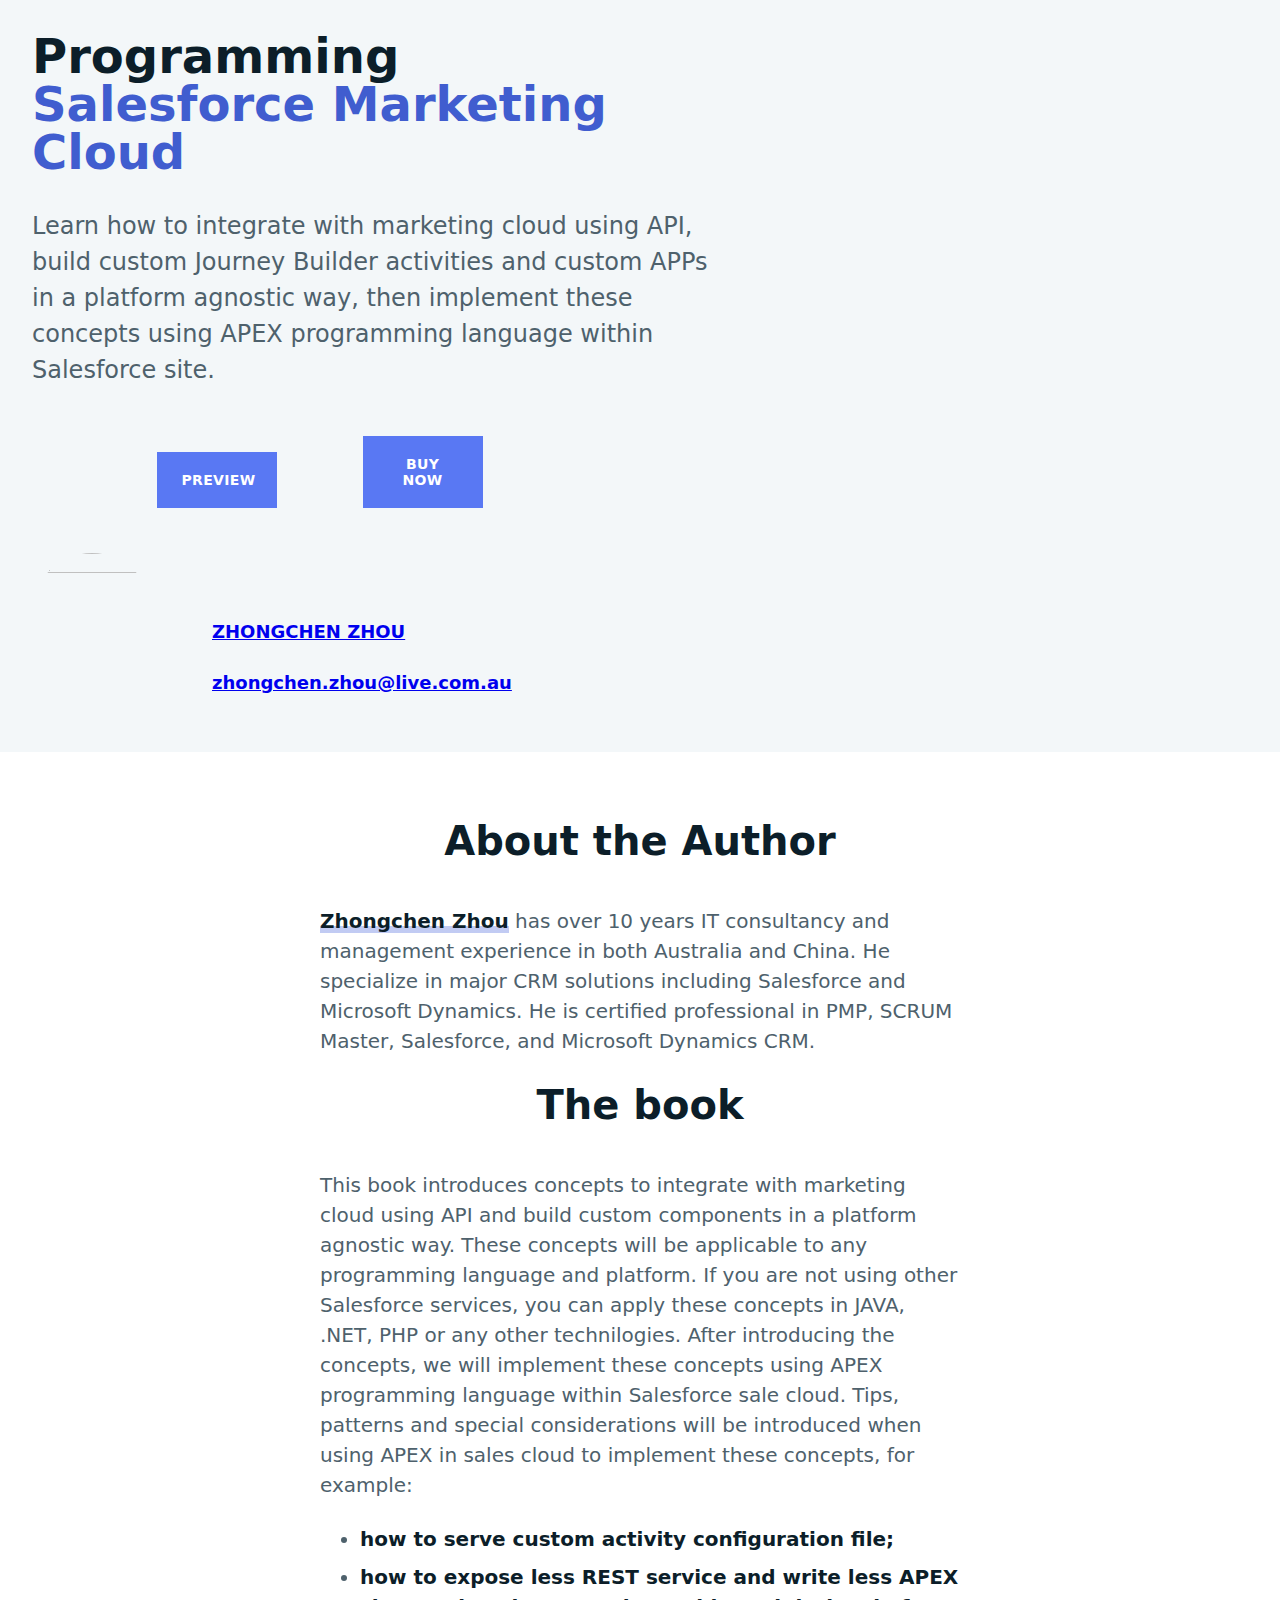
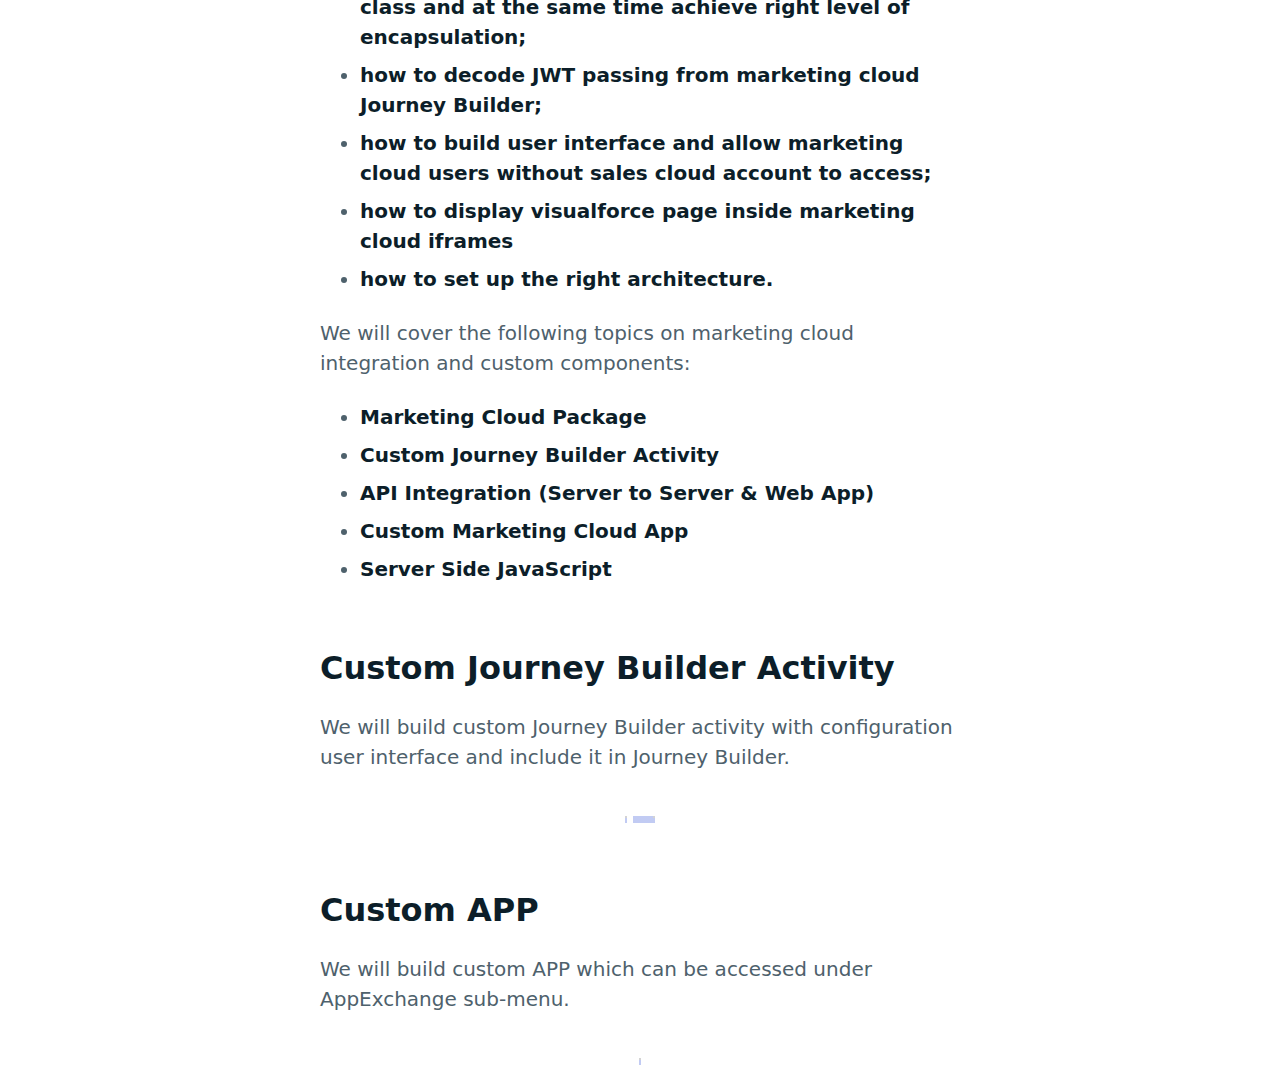
==== docs/index.html @ a99040be "Update index.html" ====
<!DOCTYPE html>
<html class="text-sm sm:text-base" lang="en"><head><meta http-equiv="Content-Type" content="text/html; charset=UTF-8">
  
  
  <meta name="viewport" content="width=device-width, initial-scale=1, shrink-to-fit=no">
  <meta http-equiv="x-ua-compatible" content="ie=edge">
  <meta name="description" content="Learn how to integrate with marketing cloud using API, build custom Journey Builder activities and
  custom APPs.">

  <meta name="twitter:card" content="summary_large_image">
  <meta name="twitter:site" content="@marketingclouds.co">
  <meta name="twitter:title" content="Programming Salesforce Marketing Cloud">
  <meta name="twitter:description" content="Learn how to integrate with marketing cloud using API, build custom Journey Builder activities and custom APPs.">
  <meta name="twitter:image" content="https://images-na.ssl-images-amazon.com/images/I/41UOxUNPTOL.jpg">
  <meta name="twitter:creator" content="@zhongchenzhou">

  <meta name="msapplication-TileColor" content="#ff0000">
  <meta name="theme-color" content="#ffffff">

  <title>Programming Salesforce Marketing Cloud</title>

  <link rel="stylesheet" href="./main.css">
</head>

<body class="font-sans text-black antialiased leading-tight bg-grey-lighter">
  <div>
    <div class="py-8 bg-grey-lighter overflow-x-hidden">
      <div class="relative container mx-auto px-8">
        <h1 class="relative lg:hidden font-semibold text-center md:text-left text-3xl md:text-4xl font-display leading-none mb-8">
          <span class="md:block">Programming</span>
          <span class="md:block text-indigo-dark">Salesforce Marketing Cloud</span>
        </h1>
        <div class="relative flex flex-wrap flex-col md:flex-row lg:items-center -mx-8">
          <div class="md:w-3/5 px-8">
            <div class="mb-12">
              <h1 class="hidden lg:block font-semibold text-left md:text-left text-3xl md:text-2xl lg:text-3xl xl:text-5xl font-display leading-none mb-6 xl:mb-8">
                <span class="sm:block">Programming</span>
                <span class="sm:block text-indigo-dark">Salesforce Marketing Cloud</span>
              </h1>
              <p class="text-xl text-center md:text-left md:text-lg lg:text-xl xl:text-2xl text-grey-dark leading-normal">
                Learn how to integrate with marketing cloud using API, build custom Journey Builder activities and
                custom APPs in a platform agnostic way, then implement these concepts using APEX programming language
                within
                Salesforce site.</p>
            </div>
            <div class="md:hidden px-8 pt-2 pb-4">
              <a href="https://www.amazon.com/dp/B07QHF4117/" target="_blank"><img src="/images/book-cover-sm.png" alt=""></a>
            </div>
            <div class="relative max-w-sm" style="text-align: center;">
              <a href="https://read.amazon.com/kp/embed?asin=B07QHF4117&amp;preview=newtab&amp;linkCode=kpe&amp;ref_=cm_sw_r_kb_dp_G8XRCbQ0F1PMN" target="_blank">
                <button id="ck_subscribe_button" class="text-sm shadow sm:shadow-none rounded-lg sm:rounded-none focus:outline-none bg-indigo hover:bg-indigo-dark focus:bg-indigo-dark text-white text-shadow uppercase tracking-wide font-semibold px-6 py-4 lg:py-5" style="width:120px;">
                  Preview</button></a>
              <a href="https://www.amazon.com/dp/B07QHF4117/" target="_blank">
                <button id="ck_subscribe_button" class="text-sm shadow sm:shadow-none rounded-lg sm:rounded-none focus:outline-none bg-indigo hover:bg-indigo-dark focus:bg-indigo-dark text-white text-shadow uppercase tracking-wide font-semibold px-6 py-4 lg:py-5" style="width:120px; margin-left: 80px;">
                  Buy Now</button></a>
            </div>
            <div class="relative max-w-sm" style="margin-top: 45px;">
              <a href="https://www.linkedin.com/in/zhongchenzhou/" target="_blank"><img src="/images/author.jpg" width="120" height="120" style="border-radius: 50%; float:left;"></a>
              <div>
                <div style="margin-left: 180px; padding-top:65px;">
                  <span class="block text-grey-dark leading-normal text-center md:text-left text-base xl:text-lg font-semibold mb-6">
                    <a href="https://www.linkedin.com/in/zhongchenzhou/" target="_blank">ZHONGCHEN ZHOU</a>
                  </span>
                </div>
                <div style="margin-left: 180px; margin-top:20px;">
                  <span class="block text-grey-dark leading-normal text-center md:text-left text-base xl:text-lg font-semibold mb-6">
                    <a href="mailto:zhongchen.zhou@live.com.au">zhongchen.zhou@live.com.au</a>
                  </span>
                </div>
              </div>
            </div>
            <div style="clear:both;"></div>
          </div>
          <div class="hidden md:block md:w-2/5 px-8 pt-2 lg:pt-16">
            <a href="https://www.amazon.com/dp/B07QHF4117/" target="_blank"><img src="/images/book-cover-sm.png" alt=""></a>
          </div>
        </div>
      </div>
    </div>
  </div>


  <div class="relative bg-white overflow-x-hidden">
    <div class="relative max-w-screen-md mx-auto px-8 pt-16 text-xl text-grey-dark leading-normal">

      <div class="relative">

        <h2 class="max-w-sm mx-auto text-center text-black text-4xl font-display font-semibold leading-tight mb-10">
          About the Author</h2>
        <div class="markdown max-w-screen-md mx-auto px-8 text-xl py-2">
          <p>
            <a class="text-black font-semibold underline-indigo" href="https://twitter.com/adamwathan">Zhongchen
              Zhou</a>
            has over 10 years IT consultancy
            and management experience in both Australia and
            China. He specialize in major CRM solutions
            including Salesforce and Microsoft Dynamics. He is
            certified professional in PMP, SCRUM Master,
            Salesforce, and Microsoft Dynamics CRM.
          </p>
        </div>

        <h2 class="max-w-sm mx-auto text-center text-black text-4xl font-display font-semibold leading-tight mb-10">
          The book</h2>

        <div class="markdown max-w-screen-md mx-auto px-8 text-xl py-2">
          <p>This book introduces concepts to integrate with marketing cloud using API and build custom components in a
            platform agnostic way. These concepts will be applicable to any programming language and platform. If you
            are not using other Salesforce services, you can apply these concepts in JAVA, .NET, PHP or any other
            technilogies. After introducing the concepts, we will implement these concepts using APEX programming
            language within Salesforce sale cloud. Tips, patterns and special considerations will be introduced when
            using APEX in sales cloud to implement these concepts, for example:</p>
          <p>
            </p><ul>
              <li><strong>how to serve custom activity configuration file;</strong></li>
              <li><strong>how to expose less REST service and write less APEX class and at the same time achieve right
                  level of encapsulation;</strong></li>
              <li><strong>how to decode JWT passing from marketing cloud Journey Builder;</strong></li>
              <li><strong>how to build user interface and allow marketing cloud users without sales cloud account to
                  access;</strong></li>
              <li><strong>how to display visualforce page inside marketing cloud iframes</strong></li>
              <li><strong>how to set up the right architecture.</strong></li>
            </ul>
          <p></p>

          <p> We will cover the following topics on marketing cloud integration and custom components:</p>
          <p>
            </p><ul>
              <li><strong>Marketing Cloud Package</strong></li>
              <li><strong>Custom Journey Builder Activity</strong></li>
              <li><strong>API Integration (Server to Server &amp; Web App)</strong></li>
              <li><strong>Custom Marketing Cloud App</strong></li>
              <li><strong>Server Side JavaScript</strong></li>
            </ul>
          <p></p>
        </div>
        <div class="markdown max-w-screen-md mx-auto px-8 text-xl py-2">
          <h2 id="the-book">Custom Journey Builder Activity</h2>
          <p>
            We will build custom Journey Builder activity with configuration user interface and include it in Journey
            Builder.
          </p>
          <div class="lg:-mx-24 mb-6" style="text-align: center;">
            <a href="/images/activity-preview.png" target="_blank">
              <img src="/images/activity-preview.png" alt="" style="width:350px; border: solid 1px lightgrey"></a>
            <a href="/images/activity-config.png" target="_blank"><img src="/images/activity-config.png" alt="" style="width:370px; margin-left: 20px; border: solid 1px lightgrey"></a>
          </div>
          <h2 id="the-book">Custom APP</h2>
          <p>
            We will build custom APP which can be accessed under AppExchange sub-menu.
          </p>
          <div class="lg:-mx-24 mb-6" style="text-align: center;">
            <a href="/images/app-preview.png" target="_blank"><img src="/images/app-preview.png" alt="" style="width:740px; border: solid 1px lightgrey"></a>
          </div>
        </div>
      </div>
    </div>
  </div>


</body></html>
---- docs/main.css ----
/*! normalize.css v7.0.0 | MIT License | github.com/necolas/normalize.css */html{line-height:1.15;-ms-text-size-adjust:100%;-webkit-text-size-adjust:100%}body{margin:0}article,section{display:block}h1{font-size:2em;margin:.67em 0}figcaption,figure{display:block}figure{margin:1em 40px}a{background-color:transparent;-webkit-text-decoration-skip:objects}strong{font-weight:inherit;font-weight:bolder}mark{background-color:#ff0;color:#000}small{font-size:80%}video{display:inline-block}img{border-style:none}svg:not(:root){overflow:hidden}button,input,select{font-family:sans-serif;font-size:100%;line-height:1.15;margin:0}button,input{overflow:visible}button,select{text-transform:none}[type=reset],[type=submit],button,html [type=button]{-webkit-appearance:button}[type=button]::-moz-focus-inner,[type=reset]::-moz-focus-inner,[type=submit]::-moz-focus-inner,button::-moz-focus-inner{border-style:none;padding:0}[type=button]:-moz-focusring,[type=reset]:-moz-focusring,[type=submit]:-moz-focusring,button:-moz-focusring{outline:1px dotted ButtonText}fieldset{padding:.35em .75em .625em}legend{-webkit-box-sizing:border-box;box-sizing:border-box;color:inherit;display:table;max-width:100%;padding:0;white-space:normal}[type=checkbox],[type=radio]{-webkit-box-sizing:border-box;box-sizing:border-box;padding:0}[type=number]::-webkit-inner-spin-button,[type=number]::-webkit-outer-spin-button{height:auto}[type=search]{-webkit-appearance:textfield;outline-offset:-2px}[type=search]::-webkit-search-cancel-button,[type=search]::-webkit-search-decoration{-webkit-appearance:none}::-webkit-file-upload-button{-webkit-appearance:button;font:inherit}details{display:block}[hidden]{display:none}html{-webkit-box-sizing:border-box;box-sizing:border-box;font-family:sans-serif}*,:after,:before{-webkit-box-sizing:inherit;box-sizing:inherit}blockquote,figure,h1,h2,h3,p{margin:0}button{background:transparent;padding:0}button:focus{outline:1px dotted;outline:5px auto -webkit-focus-ring-color}fieldset{margin:0;padding:0}ol,ul{margin:0}*,:after,:before{border:0 solid #dfe4e7}img{border-style:solid}[type=button],[type=reset],[type=submit],button{border-radius:0}img{max-width:100%;height:auto}button,input,select{font-family:inherit}input::-webkit-input-placeholder{color:inherit;opacity:.5}input:-ms-input-placeholder,input::-ms-input-placeholder{color:inherit;opacity:.5}input::placeholder{color:inherit;opacity:.5}[role=button],button{cursor:pointer}table{border-collapse:collapse}.container{width:100%}@media (min-width:576px){.container{max-width:576px}}@media (min-width:768px){.container{max-width:768px}}@media (min-width:992px){.container{max-width:992px}}@media (min-width:1280px){.container{max-width:1280px}}.markdown{color:#4e616c;line-height:1.5}.markdown h1{font-size:48px;font-size:3rem;margin-top:48px;margin-top:3rem}.markdown h1,.markdown h2{color:#0c1e29;font-family:Harmonia Sans W01,system-ui,-apple-system,BlinkMacSystemFont,Segoe UI,Roboto,Oxygen,Ubuntu,Cantarell,Droid Sans,Helvetica Neue,Fira Sans,sans-serif;font-weight:600;line-height:1.25;margin-bottom:24px;margin-bottom:1.5rem}.markdown h2{font-size:32px;font-size:2rem;margin-top:64px;margin-top:4rem}.markdown h3{color:#0c1e29;font-size:24px;font-size:1.5rem;font-family:Harmonia Sans W01,system-ui,-apple-system,BlinkMacSystemFont,Segoe UI,Roboto,Oxygen,Ubuntu,Cantarell,Droid Sans,Helvetica Neue,Fira Sans,sans-serif;font-weight:600;line-height:1.25;margin-top:40px;margin-top:2.5rem;margin-bottom:16px;margin-bottom:1rem}.markdown p{margin-bottom:24px;margin-bottom:1.5rem}.markdown a{text-decoration:none;background-image:-webkit-gradient(linear,left top,left bottom,color-stop(70%,transparent),color-stop(70%,rgba(101,125,225,.4)));background-image:linear-gradient(180deg,transparent 70%,rgba(101,125,225,.4) 0)}.markdown a,.markdown strong{color:#0c1e29;font-weight:600}.markdown ol,.markdown ul{margin-bottom:24px;margin-bottom:1.5rem}.markdown ol li,.markdown ul li{margin-bottom:8px;margin-bottom:.5rem}.table-of-contents{overflow:hidden}.table-of-contents>ul>li>span,.table-of-contents>ul>li li>span{position:relative;display:-webkit-box;display:-ms-flexbox;display:flex;-webkit-box-pack:justify;-ms-flex-pack:justify;justify-content:space-between;-webkit-box-align:end;-ms-flex-align:end;align-items:flex-end;margin-bottom:12px;margin-bottom:.75rem}.table-of-contents>ul>li>span>span:first-child>span,.table-of-contents>ul>li li>span>span:first-child>span{position:relative;padding-right:.25em;background-color:#fff}.table-of-contents>ul>li>span>span:nth-child(2),.table-of-contents>ul>li li>span>span:nth-child(2){position:relative;padding-left:.4em;background-color:#fff}.table-of-contents>ul>li li>span:before{content:". . . . . . . . . . . . . . . . . . . . . . . . . . . . . . . . . . . . . . . . . . . . . . . . . . . . . . . . . . . . . . . . . . . . . . . . . . . . . . . . . . . . ";position:absolute;left:0;overflow:hidden;white-space:nowrap}.list-reset{list-style:none!important;padding:0!important}.bg-blue-grey{background-color:#dee6f0!important}.bg-grey-darker{background-color:#23333d!important}.bg-grey-lighter{background-color:#f3f7f9!important}.bg-white{background-color:#fff!important}.bg-indigo-darker{background-color:#3f4975!important}.bg-indigo{background-color:#5978f3!important}.hover\:bg-blue-grey-dark:hover{background-color:#d5e1f0!important}.hover\:bg-indigo-dark:hover{background-color:#405dcf!important}.hover\:bg-indigo-light:hover{background-color:#6f8bfb!important}.focus\:bg-blue-grey-dark:focus{background-color:#d5e1f0!important}.focus\:bg-indigo-dark:focus{background-color:#405dcf!important}.focus\:bg-indigo-light:focus{background-color:#6f8bfb!important}.bg-center{background-position:50%!important}.bg-top{background-position:top!important}.bg-repeat{background-repeat:repeat!important}.bg-cover{background-size:cover!important}.border-transparent{border-color:transparent!important}.border-grey-dark{border-color:#4e616c!important}.border-grey-light{border-color:#dfe4e7!important}.border-indigo{border-color:#5978f3!important}.focus\:border-indigo:focus{border-color:#5978f3!important}.rounded{border-radius:.25rem!important}.rounded-lg{border-radius:.5rem!important}.rounded-full{border-radius:9999px!important}.border-2{border-width:2px!important}.border{border-width:1px!important}.border-b-2{border-bottom-width:2px!important}.border-t{border-top-width:1px!important}.block{display:block!important}.inline-block{display:inline-block!important}.inline{display:inline!important}.table{display:table!important}.table-cell{display:table-cell!important}.hidden{display:none!important}.flex{display:-webkit-box!important;display:-ms-flexbox!important;display:flex!important}.inline-flex{display:-webkit-inline-box!important;display:-ms-inline-flexbox!important;display:inline-flex!important}.flex-col{-webkit-box-direction:normal!important;-ms-flex-direction:column!important;flex-direction:column!important}.flex-col{-webkit-box-orient:vertical!important}.flex-wrap{-ms-flex-wrap:wrap!important;flex-wrap:wrap!important}.items-start{-webkit-box-align:start!important;-ms-flex-align:start!important;align-items:flex-start!important}.items-center{-webkit-box-align:center!important;-ms-flex-align:center!important;align-items:center!important}.items-baseline{-webkit-box-align:baseline!important;-ms-flex-align:baseline!important;align-items:baseline!important}.justify-center{-webkit-box-pack:center!important;-ms-flex-pack:center!important;justify-content:center!important}.justify-between{-webkit-box-pack:justify!important;-ms-flex-pack:justify!important;justify-content:space-between!important}.flex-1{-ms-flex:1!important;flex:1!important}.flex-1{-webkit-box-flex:1!important}.font-display{font-family:Harmonia Sans W01,system-ui,-apple-system,BlinkMacSystemFont,Segoe UI,Roboto,Oxygen,Ubuntu,Cantarell,Droid Sans,Helvetica Neue,Fira Sans,sans-serif!important}.font-sans{font-family:system-ui,-apple-system,BlinkMacSystemFont,Segoe UI,Roboto,Oxygen,Ubuntu,Cantarell,Droid Sans,Helvetica Neue,Fira Sans,sans-serif!important}.font-normal{font-weight:400!important}.font-medium{font-weight:500!important}.font-semibold{font-weight:600!important}.font-bold{font-weight:700!important}.h-4{height:16px!important;height:1rem!important}.h-5{height:20px!important;height:1.25rem!important}.h-8{height:32px!important;height:2rem!important}.h-24{height:96px!important;height:6rem!important}.h-48{height:192px!important;height:12rem!important}.leading-none{line-height:1!important}.leading-tight{line-height:1.25!important}.leading-normal{line-height:1.5!important}.my-0{margin-top:0!important;margin-bottom:0!important}.mx-2{margin-left:8px!important;margin-left:.5rem!important;margin-right:8px!important;margin-right:.5rem!important}.my-8{margin-top:32px!important;margin-top:2rem!important;margin-bottom:32px!important;margin-bottom:2rem!important}.my-16{margin-top:64px!important;margin-top:4rem!important;margin-bottom:64px!important;margin-bottom:4rem!important}.mx-auto{margin-left:auto!important;margin-right:auto!important}.mt-0{margin-top:0!important}.mb-0{margin-bottom:0!important}.mt-1{margin-top:4px!important;margin-top:.25rem!important}.ml-1{margin-left:4px!important;margin-left:.25rem!important}.mr-2{margin-right:8px!important;margin-right:.5rem!important}.mb-2{margin-bottom:8px!important;margin-bottom:.5rem!important}.ml-2{margin-left:8px!important;margin-left:.5rem!important}.mr-3{margin-right:12px!important;margin-right:.75rem!important}.mt-4{margin-top:16px!important;margin-top:1rem!important}.mr-4{margin-right:16px!important;margin-right:1rem!important}.mb-4{margin-bottom:16px!important;margin-bottom:1rem!important}.mt-5{margin-top:20px!important;margin-top:1.25rem!important}.mt-6{margin-top:24px!important;margin-top:1.5rem!important}.mb-6{margin-bottom:24px!important;margin-bottom:1.5rem!important}.mt-8{margin-top:32px!important;margin-top:2rem!important}.mb-8{margin-bottom:32px!important;margin-bottom:2rem!important}.mb-10{margin-bottom:40px!important;margin-bottom:2.5rem!important}.mt-12{margin-top:48px!important;margin-top:3rem!important}.mb-12{margin-bottom:48px!important;margin-bottom:3rem!important}.mt-16{margin-top:64px!important;margin-top:4rem!important}.ml-16{margin-left:64px!important;margin-left:4rem!important}.mb-24{margin-bottom:96px!important;margin-bottom:6rem!important}.max-w-xs{max-width:544px!important;max-width:34rem!important}.max-w-sm{max-width:576px!important;max-width:36rem!important}.max-w-md{max-width:640px!important;max-width:40rem!important}.max-w-lg{max-width:800px!important;max-width:50rem!important}.max-w-xl{max-width:960px!important;max-width:60rem!important}.max-w-full{max-width:100%!important}.max-w-screen-md{max-width:768px!important}.max-w-screen-lg{max-width:992px!important}.min-h-screen{min-height:100vh!important}.-mx-3{margin-left:-12px!important;margin-left:-.75rem!important;margin-right:-12px!important;margin-right:-.75rem!important}.-mx-4{margin-left:-16px!important;margin-left:-1rem!important;margin-right:-16px!important;margin-right:-1rem!important}.-mx-8{margin-left:-32px!important;margin-left:-2rem!important;margin-right:-32px!important;margin-right:-2rem!important}.-mt-5{margin-top:-20px!important;margin-top:-1.25rem!important}.-mb-5{margin-bottom:-20px!important;margin-bottom:-1.25rem!important}.-mb-2px{margin-bottom:-2px!important}.opacity-50{opacity:.5!important}.opacity-75{opacity:.75!important}.focus\:outline-none:focus{outline:0!important}.overflow-hidden{overflow:hidden!important}.overflow-x-hidden{overflow-x:hidden!important}.p-1{padding:4px!important;padding:.25rem!important}.p-6{padding:24px!important;padding:1.5rem!important}.p-16{padding:64px!important;padding:4rem!important}.p-24{padding:96px!important;padding:6rem!important}.p-1\.5{padding:6px!important;padding:.375rem!important}.px-2{padding-left:8px!important;padding-left:.5rem!important;padding-right:8px!important;padding-right:.5rem!important}.py-3{padding-top:12px!important;padding-top:.75rem!important;padding-bottom:12px!important;padding-bottom:.75rem!important}.px-3{padding-left:12px!important;padding-left:.75rem!important;padding-right:12px!important;padding-right:.75rem!important}.py-4{padding-top:16px!important;padding-top:1rem!important;padding-bottom:16px!important;padding-bottom:1rem!important}.px-4{padding-left:16px!important;padding-left:1rem!important;padding-right:16px!important;padding-right:1rem!important}.py-6{padding-top:24px!important;padding-top:1.5rem!important;padding-bottom:24px!important;padding-bottom:1.5rem!important}.px-6{padding-left:24px!important;padding-left:1.5rem!important;padding-right:24px!important;padding-right:1.5rem!important}.py-8{padding-top:32px!important;padding-top:2rem!important;padding-bottom:32px!important;padding-bottom:2rem!important}.px-8{padding-left:32px!important;padding-left:2rem!important;padding-right:32px!important;padding-right:2rem!important}.py-10{padding-top:40px!important;padding-top:2.5rem!important;padding-bottom:40px!important;padding-bottom:2.5rem!important}.px-12{padding-left:48px!important;padding-left:3rem!important;padding-right:48px!important;padding-right:3rem!important}.py-16{padding-top:64px!important;padding-top:4rem!important;padding-bottom:64px!important;padding-bottom:4rem!important}.px-16{padding-left:64px!important;padding-left:4rem!important;padding-right:64px!important;padding-right:4rem!important}.py-24{padding-top:96px!important;padding-top:6rem!important;padding-bottom:96px!important;padding-bottom:6rem!important}.pt-2{padding-top:8px!important;padding-top:.5rem!important}.pr-2{padding-right:8px!important;padding-right:.5rem!important}.pl-2{padding-left:8px!important;padding-left:.5rem!important}.pb-4{padding-bottom:16px!important;padding-bottom:1rem!important}.pt-8{padding-top:32px!important;padding-top:2rem!important}.pb-8{padding-bottom:32px!important;padding-bottom:2rem!important}.pl-8{padding-left:32px!important;padding-left:2rem!important}.pb-12{padding-bottom:48px!important;padding-bottom:3rem!important}.pt-16{padding-top:64px!important;padding-top:4rem!important}.fixed{position:fixed!important}.absolute{position:absolute!important}.relative{position:relative!important}.pin{right:0!important;left:0!important}.pin{top:0!important;bottom:0!important}.pin-x{right:0!important;left:0!important}.pin-t{top:0!important}.pin-r{right:0!important}.pin-b{bottom:0!important}.pin-l{left:0!important}.shadow{-webkit-box-shadow:0 15px 35px 0 rgba(42,51,83,.12),0 5px 15px rgba(0,0,0,.06)!important;box-shadow:0 15px 35px 0 rgba(42,51,83,.12),0 5px 15px rgba(0,0,0,.06)!important}.shadow-sm{-webkit-box-shadow:0 4px 6px 0 rgba(42,51,83,.12),0 1px 3px rgba(0,0,0,.06)!important;box-shadow:0 4px 6px 0 rgba(42,51,83,.12),0 1px 3px rgba(0,0,0,.06)!important}.hover\:shadow-raised:hover{-webkit-box-shadow:0 18px 35px 0 rgba(42,51,83,.12),0 8px 15px rgba(0,0,0,.06)!important;box-shadow:0 18px 35px 0 rgba(42,51,83,.12),0 8px 15px rgba(0,0,0,.06)!important}.fill-current{fill:currentColor!important}.text-left{text-align:left!important}.text-center{text-align:center!important}.text-blue-grey-darker{color:#23446b!important}.text-blue-grey-light{color:#a5c8dc!important}.text-black{color:#0c1e29!important}.text-grey-darker{color:#23333d!important}.text-grey-dark{color:#4e616c!important}.text-grey{color:#a9b7be!important}.text-white{color:#fff!important}.text-blue-light{color:#9ddbff!important}.text-indigo-dark{color:#405dcf!important}.text-indigo-faded{color:#596a82!important}.hover\:text-black:hover{color:#0c1e29!important}.hover\:text-grey-dark:hover{color:#4e616c!important}.hover\:text-indigo:hover{color:#5978f3!important}.text-sm{font-size:14px!important;font-size:.875rem!important}.text-base{font-size:16px!important;font-size:1rem!important}.text-lg{font-size:18px!important;font-size:1.125rem!important}.text-xl{font-size:20px!important;font-size:1.25rem!important}.text-2xl{font-size:24px!important;font-size:1.5rem!important}.text-3xl{font-size:32px!important;font-size:2rem!important}.text-4xl{font-size:40px!important;font-size:2.5rem!important}.text-5xl{font-size:48px!important;font-size:3rem!important}.italic{font-style:italic!important}.uppercase{text-transform:uppercase!important}.underline{text-decoration:underline!important}.line-through{text-decoration:line-through!important}.no-underline{text-decoration:none!important}.antialiased{-webkit-font-smoothing:antialiased!important;-moz-osx-font-smoothing:grayscale!important}.hover\:underline:hover{text-decoration:underline!important}.tracking-wide{letter-spacing:.025em!important}.w-4{width:16px!important;width:1rem!important}.w-5{width:20px!important;width:1.25rem!important}.w-8{width:32px!important;width:2rem!important}.w-24{width:96px!important;width:6rem!important}.w-48{width:192px!important;width:12rem!important}.w-full{width:100%!important}.underline-indigo{text-decoration:none;background-image:-webkit-gradient(linear,left top,left bottom,color-stop(70%,transparent),color-stop(70%,rgba(101,125,225,.4)));background-image:linear-gradient(180deg,transparent 70%,rgba(101,125,225,.4) 0)}.aspect-16x9{padding-bottom:56.25%}.bg-no-image{background-image:none!important}.top-1\/4{top:25%}.top-1\/2{top:50%}.top-3\/4{top:75%}.translate-r-full{-webkit-transform:translateX(100%);transform:translateX(100%)}.translate-l-full{-webkit-transform:translateX(-100%);transform:translateX(-100%)}.hover\:translateY-2px:hover{-webkit-transform:translateY(-2px);transform:translateY(-2px)}.transition{-webkit-transition:all .15s ease;transition:all .15s ease}@media (min-width:576px){.sm\:rounded-none{border-radius:0!important}.sm\:rounded-lg{border-radius:.5rem!important}.sm\:rounded-r-none{border-top-right-radius:0!important;border-bottom-right-radius:0!important}.sm\:rounded-l-none{border-top-left-radius:0!important;border-bottom-left-radius:0!important}.sm\:block{display:block!important}.sm\:inline{display:inline!important}.sm\:flex{display:-webkit-box!important;display:-ms-flexbox!important;display:flex!important}.sm\:flex-1{-ms-flex:1!important;flex:1!important}.sm\:flex-1{-webkit-box-flex:1!important}.sm\:h-12{height:3rem!important}.sm\:mb-0{margin-bottom:0!important}.sm\:mr-3{margin-right:.75rem!important}.sm\:mr-4{margin-right:1rem!important}.sm\:overflow-hidden{overflow:hidden!important}.sm\:py-4{padding-top:1rem!important;padding-bottom:1rem!important}.sm\:py-5{padding-top:1.25rem!important;padding-bottom:1.25rem!important}.sm\:px-6{padding-left:1.5rem!important;padding-right:1.5rem!important}.sm\:py-16{padding-top:4rem!important;padding-bottom:4rem!important}.sm\:px-16{padding-left:4rem!important;padding-right:4rem!important}.sm\:py-32{padding-top:8rem!important;padding-bottom:8rem!important}.sm\:absolute{position:absolute!important}.sm\:shadow{-webkit-box-shadow:0 15px 35px 0 rgba(42,51,83,.12),0 5px 15px rgba(0,0,0,.06)!important;box-shadow:0 15px 35px 0 rgba(42,51,83,.12),0 5px 15px rgba(0,0,0,.06)!important}.sm\:shadow-sm{-webkit-box-shadow:0 4px 6px 0 rgba(42,51,83,.12),0 1px 3px rgba(0,0,0,.06)!important;box-shadow:0 4px 6px 0 rgba(42,51,83,.12),0 1px 3px rgba(0,0,0,.06)!important}.sm\:shadow-none{-webkit-box-shadow:none!important;box-shadow:none!important}.sm\:text-base{font-size:1rem!important}.sm\:text-lg{font-size:1.125rem!important}.sm\:text-xl{font-size:1.25rem!important}.sm\:text-2xl{font-size:1.5rem!important}.sm\:text-3xl{font-size:2rem!important}.sm\:text-5xl{font-size:3rem!important}.sm\:w-12{width:3rem!important}.sm\:w-56{width:14rem!important}.sm\:w-auto{width:auto!important}}@media (min-width:768px){.md\:block{display:block!important}.md\:inline{display:inline!important}.md\:hidden{display:none!important}.md\:flex-row{-webkit-box-direction:normal!important;-ms-flex-direction:row!important;flex-direction:row!important}.md\:flex-row{-webkit-box-orient:horizontal!important}.md\:mb-0{margin-bottom:0!important}.md\:mr-2{margin-right:.5rem!important}.md\:mr-32{margin-right:8rem!important}.md\:py-24{padding-top:6rem!important;padding-bottom:6rem!important}.md\:pt-12{padding-top:3rem!important}.md\:pb-16{padding-bottom:4rem!important}.md\:text-left{text-align:left!important}.md\:text-lg{font-size:1.125rem!important}.md\:text-xl{font-size:1.25rem!important}.md\:text-2xl{font-size:1.5rem!important}.md\:text-3xl{font-size:2rem!important}.md\:text-4xl{font-size:2.5rem!important}.md\:text-5xl{font-size:3rem!important}.md\:text-6xl{font-size:3.75rem!important}.md\:w-1\/2{width:50%!important}.md\:w-2\/5{width:40%!important}.md\:w-3\/5{width:60%!important}}@media (min-width:992px){.lg\:rounded-r-none{border-top-right-radius:0!important;border-bottom-right-radius:0!important}.lg\:block{display:block!important}.lg\:hidden{display:none!important}.lg\:flex{display:-webkit-box!important;display:-ms-flexbox!important;display:flex!important}.lg\:flex-row-reverse{-webkit-box-orient:horizontal!important}.lg\:flex-row-reverse{-webkit-box-direction:reverse!important;-ms-flex-direction:row-reverse!important;flex-direction:row-reverse!important}.lg\:flex-wrap{-ms-flex-wrap:wrap!important;flex-wrap:wrap!important}.lg\:items-start{-webkit-box-align:start!important;-ms-flex-align:start!important;align-items:flex-start!important}.lg\:items-center{-webkit-box-align:center!important;-ms-flex-align:center!important;align-items:center!important}.lg\:mt-0{margin-top:0!important}.lg\:mb-0{margin-bottom:0!important}.lg\:mt-16{margin-top:4rem!important}.lg\:max-w-full{max-width:100%!important}.lg\:max-w-screen-lg{max-width:992px!important}.lg\:min-w-0{min-width:0!important}.lg\:-mx-4{margin-left:-1rem!important;margin-right:-1rem!important}.lg\:-mx-24{margin-left:-6rem!important;margin-right:-6rem!important}.lg\:py-4{padding-top:1rem!important;padding-bottom:1rem!important}.lg\:py-5{padding-top:1.25rem!important;padding-bottom:1.25rem!important}.lg\:pr-6{padding-right:1.5rem!important}.lg\:pl-6{padding-left:1.5rem!important}.lg\:pt-16{padding-top:4rem!important}.lg\:text-xl{font-size:1.25rem!important}.lg\:text-3xl{font-size:2rem!important}.lg\:w-1\/3{width:33.33333%!important}.lg\:w-2\/3{width:66.66667%!important}.lg\:w-2\/5{width:40%!important}.lg\:w-3\/5{width:60%!important}}@media (min-width:1280px){.xl\:mb-8{margin-bottom:2rem!important}.xl\:text-lg{font-size:1.125rem!important}.xl\:text-xl{font-size:1.25rem!important}.xl\:text-2xl{font-size:1.5rem!important}.xl\:text-5xl{font-size:3rem!important}}
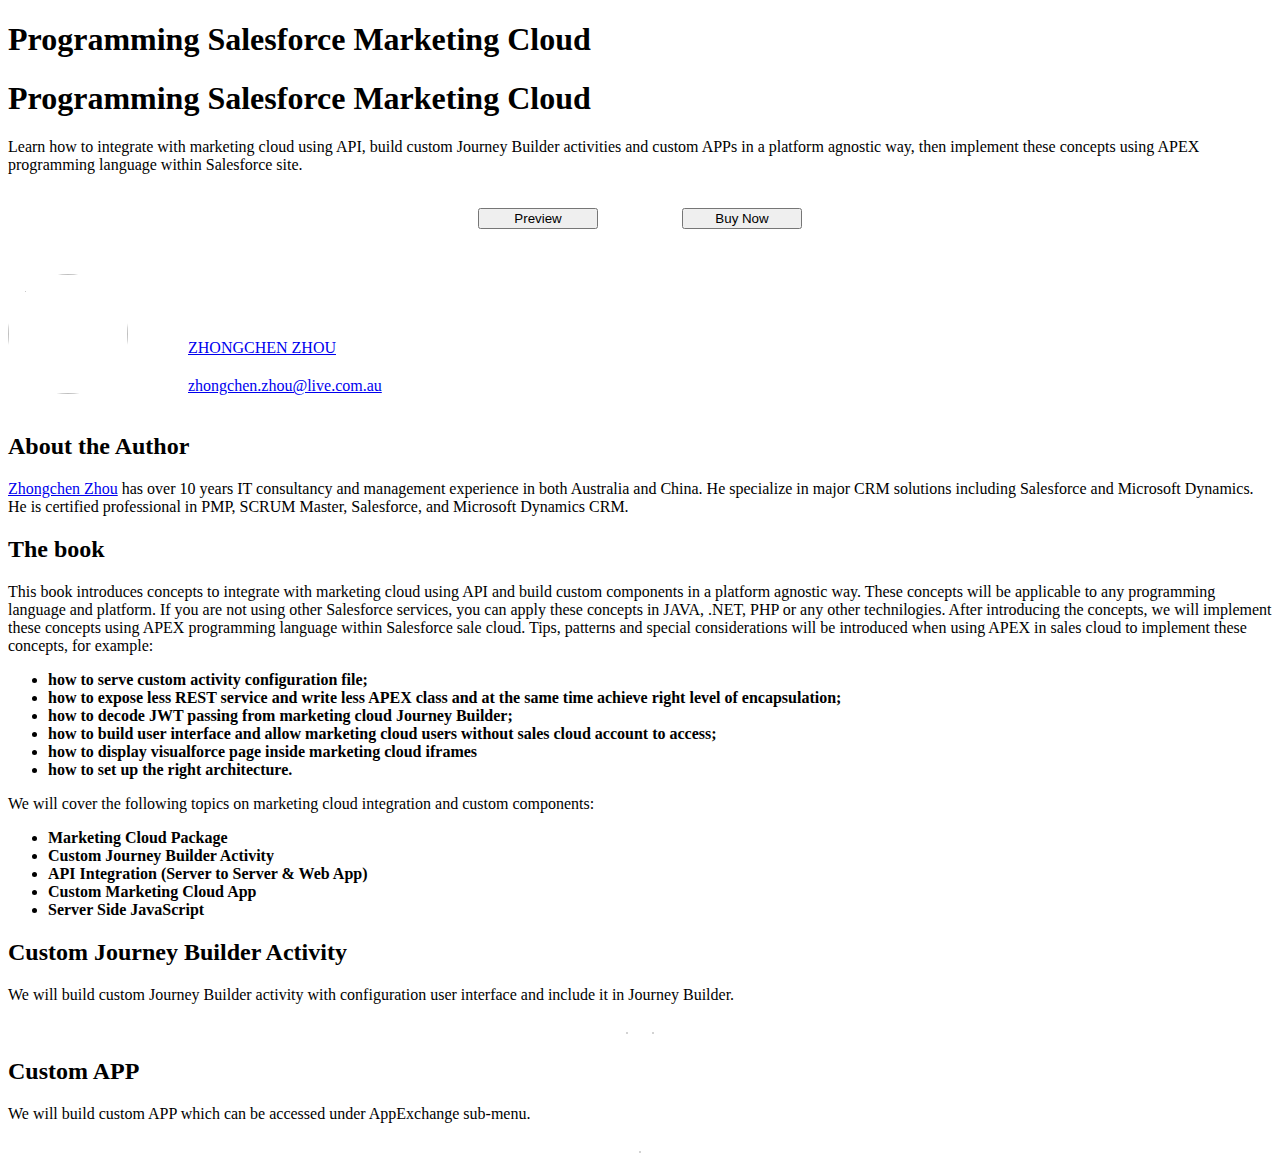
==== commit 2bf78468: "Update index.html" ====
--- a/docs/index.html
+++ b/docs/index.html
@@ -19,7 +19,7 @@
 
   <title>Programming Salesforce Marketing Cloud</title>
 
-  <link rel="stylesheet" href="./main.css">
+  <link rel="stylesheet" href="./css/main.css">
 </head>
 
 <body class="font-sans text-black antialiased leading-tight bg-grey-lighter">
@@ -44,7 +44,7 @@
                 Salesforce site.</p>
             </div>
             <div class="md:hidden px-8 pt-2 pb-4">
-              <a href="https://www.amazon.com/dp/B07QHF4117/" target="_blank"><img src="/images/book-cover-sm.png" alt=""></a>
+              <a href="https://www.amazon.com/dp/B07QHF4117/" target="_blank"><img src="./images/book-cover-sm.png" alt=""></a>
             </div>
             <div class="relative max-w-sm" style="text-align: center;">
               <a href="https://read.amazon.com/kp/embed?asin=B07QHF4117&amp;preview=newtab&amp;linkCode=kpe&amp;ref_=cm_sw_r_kb_dp_G8XRCbQ0F1PMN" target="_blank">
@@ -55,7 +55,7 @@
                   Buy Now</button></a>
             </div>
             <div class="relative max-w-sm" style="margin-top: 45px;">
-              <a href="https://www.linkedin.com/in/zhongchenzhou/" target="_blank"><img src="/images/author.jpg" width="120" height="120" style="border-radius: 50%; float:left;"></a>
+              <a href="https://www.linkedin.com/in/zhongchenzhou/" target="_blank"><img src="./images/author.jpg" width="120" height="120" style="border-radius: 50%; float:left;"></a>
               <div>
                 <div style="margin-left: 180px; padding-top:65px;">
                   <span class="block text-grey-dark leading-normal text-center md:text-left text-base xl:text-lg font-semibold mb-6">
@@ -72,7 +72,7 @@
             <div style="clear:both;"></div>
           </div>
           <div class="hidden md:block md:w-2/5 px-8 pt-2 lg:pt-16">
-            <a href="https://www.amazon.com/dp/B07QHF4117/" target="_blank"><img src="/images/book-cover-sm.png" alt=""></a>
+            <a href="https://www.amazon.com/dp/B07QHF4117/" target="_blank"><img src="./images/book-cover-sm.png" alt=""></a>
           </div>
         </div>
       </div>
@@ -141,16 +141,16 @@
             Builder.
           </p>
           <div class="lg:-mx-24 mb-6" style="text-align: center;">
-            <a href="/images/activity-preview.png" target="_blank">
-              <img src="/images/activity-preview.png" alt="" style="width:350px; border: solid 1px lightgrey"></a>
-            <a href="/images/activity-config.png" target="_blank"><img src="/images/activity-config.png" alt="" style="width:370px; margin-left: 20px; border: solid 1px lightgrey"></a>
+            <a href="./images/activity-preview.png" target="_blank">
+              <img src="./images/activity-preview.png" alt="" style="width:350px; border: solid 1px lightgrey"></a>
+            <a href="./images/activity-config.png" target="_blank"><img src="./images/activity-config.png" alt="" style="width:370px; margin-left: 20px; border: solid 1px lightgrey"></a>
           </div>
           <h2 id="the-book">Custom APP</h2>
           <p>
             We will build custom APP which can be accessed under AppExchange sub-menu.
           </p>
           <div class="lg:-mx-24 mb-6" style="text-align: center;">
-            <a href="/images/app-preview.png" target="_blank"><img src="/images/app-preview.png" alt="" style="width:740px; border: solid 1px lightgrey"></a>
+            <a href="./images/app-preview.png" target="_blank"><img src="./images/app-preview.png" alt="" style="width:740px; border: solid 1px lightgrey"></a>
           </div>
         </div>
       </div>
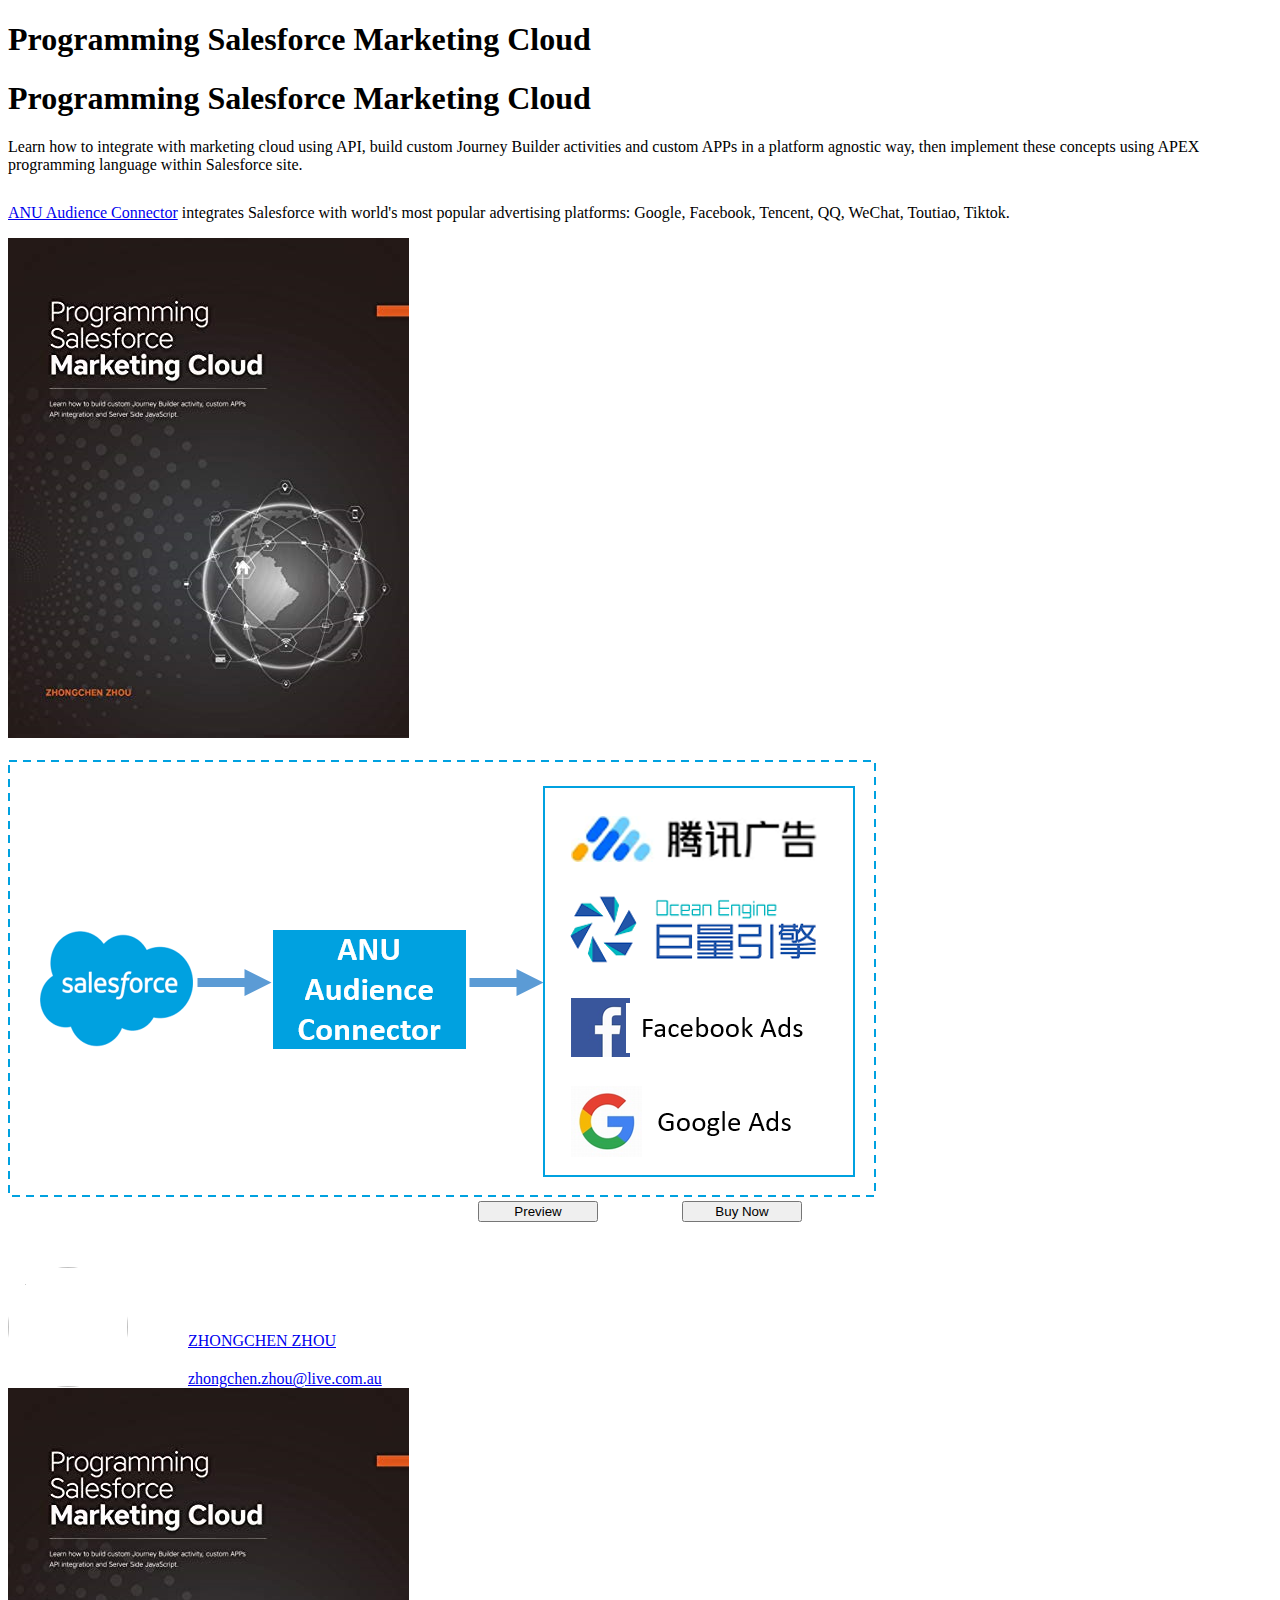
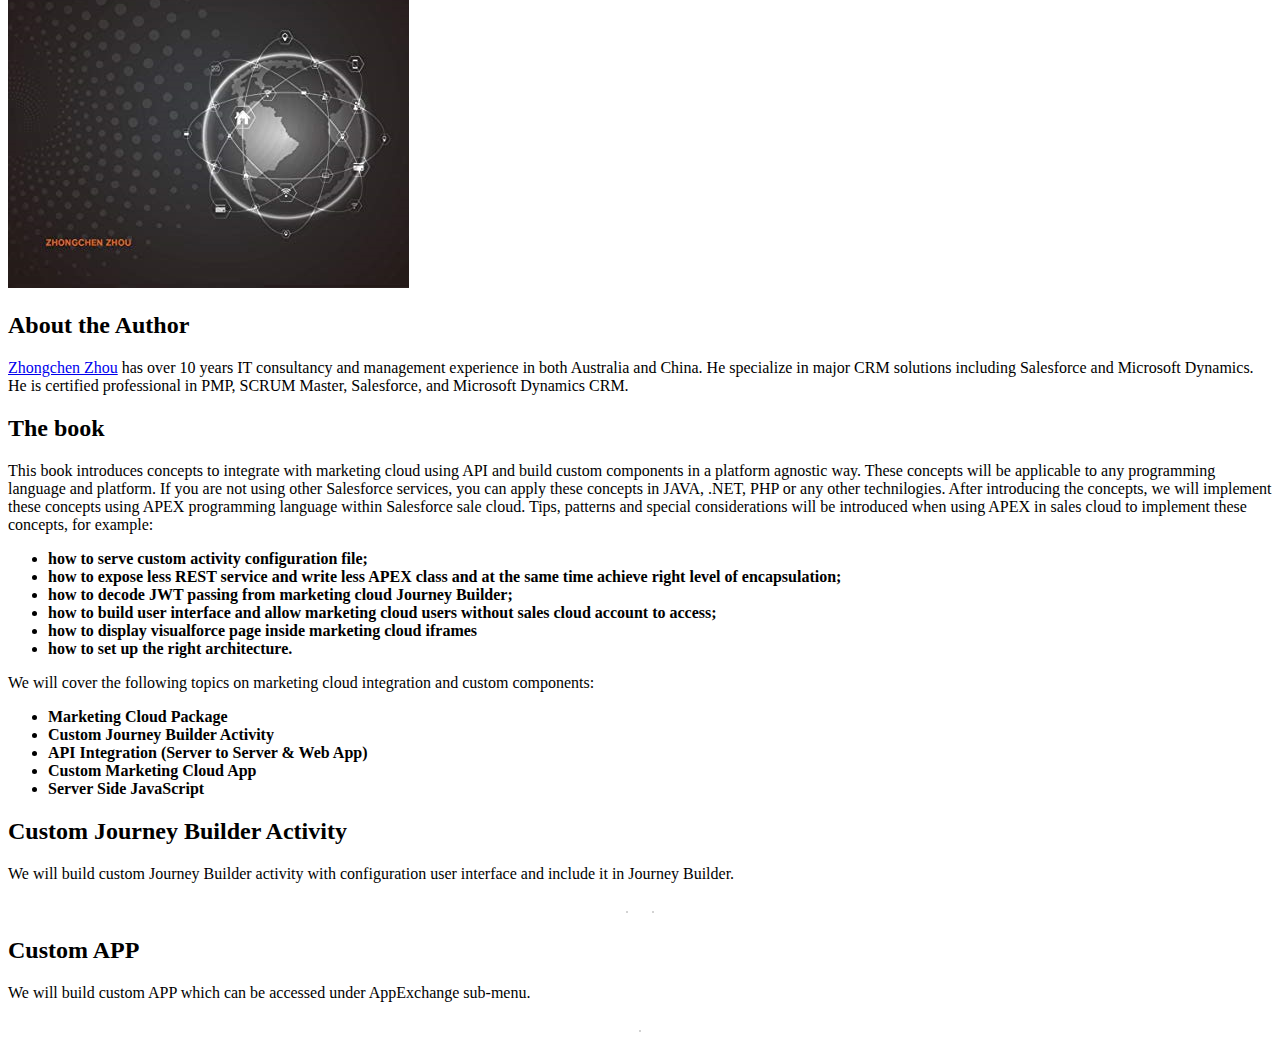
==== commit f2404dd6: "Update index.html" ====
--- a/docs/index.html
+++ b/docs/index.html
@@ -1,6 +1,8 @@
 <!DOCTYPE html>
-<html class="text-sm sm:text-base" lang="en"><head><meta http-equiv="Content-Type" content="text/html; charset=UTF-8">
-  
+<html class="text-sm sm:text-base" lang="en">
+  <head>
+    <meta http-equiv="Content-Type" content="text/html; charset=UTF-8">
+  <meta name="robots" content="follow,index" />
   
   <meta name="viewport" content="width=device-width, initial-scale=1, shrink-to-fit=no">
   <meta http-equiv="x-ua-compatible" content="ie=edge">
@@ -42,9 +44,12 @@
                 custom APPs in a platform agnostic way, then implement these concepts using APEX programming language
                 within
                 Salesforce site.</p>
+              <p class="text-xl text-center md:text-left md:text-lg lg:text-xl xl:text-2xl text-grey-dark leading-normal" style="margin-top:30px;"><a href="http://audcs.com" target="_blank">ANU Audience Connector</a> integrates Salesforce with world's most popular advertising platforms: Google, Facebook, Tencent, QQ, WeChat, Toutiao, Tiktok.</p>
             </div>
             <div class="md:hidden px-8 pt-2 pb-4">
-              <a href="https://www.amazon.com/dp/B07QHF4117/" target="_blank"><img src="./images/book-cover-sm.png" alt=""></a>
+              <a href="https://www.amazon.com/dp/B07QHF4117/" target="_blank"><img src="./images/book-cover-sm1.png" alt=""></a>
+              <br /><br />
+              <a href="http://audcs.com" target="_blank"><img src="./images/connector.png" alt=""></a>
             </div>
             <div class="relative max-w-sm" style="text-align: center;">
               <a href="https://read.amazon.com/kp/embed?asin=B07QHF4117&amp;preview=newtab&amp;linkCode=kpe&amp;ref_=cm_sw_r_kb_dp_G8XRCbQ0F1PMN" target="_blank">
@@ -72,7 +77,7 @@
             <div style="clear:both;"></div>
           </div>
           <div class="hidden md:block md:w-2/5 px-8 pt-2 lg:pt-16">
-            <a href="https://www.amazon.com/dp/B07QHF4117/" target="_blank"><img src="./images/book-cover-sm.png" alt=""></a>
+            <a href="https://www.amazon.com/dp/B07QHF4117/" target="_blank"><img src="./images/book-cover-sm1.png" alt=""></a>
           </div>
         </div>
       </div>
@@ -89,7 +94,7 @@
           About the Author</h2>
         <div class="markdown max-w-screen-md mx-auto px-8 text-xl py-2">
           <p>
-            <a class="text-black font-semibold underline-indigo" href="https://twitter.com/adamwathan">Zhongchen
+            <a class="text-black font-semibold underline-indigo" href="https://www.linkedin.com/in/zhongchenzhou/">Zhongchen
               Zhou</a>
             has over 10 years IT consultancy
             and management experience in both Australia and
@@ -157,5 +162,14 @@
     </div>
   </div>
 
+<!-- Global site tag (gtag.js) - Google Analytics -->
+<script async src="https://www.googletagmanager.com/gtag/js?id=UA-138246012-1"></script>
+<script>
+  window.dataLayer = window.dataLayer || [];
+  function gtag(){dataLayer.push(arguments);}
+  gtag('js', new Date());
+
+  gtag('config', 'UA-138246012-1');
+</script>
 
 </body></html>
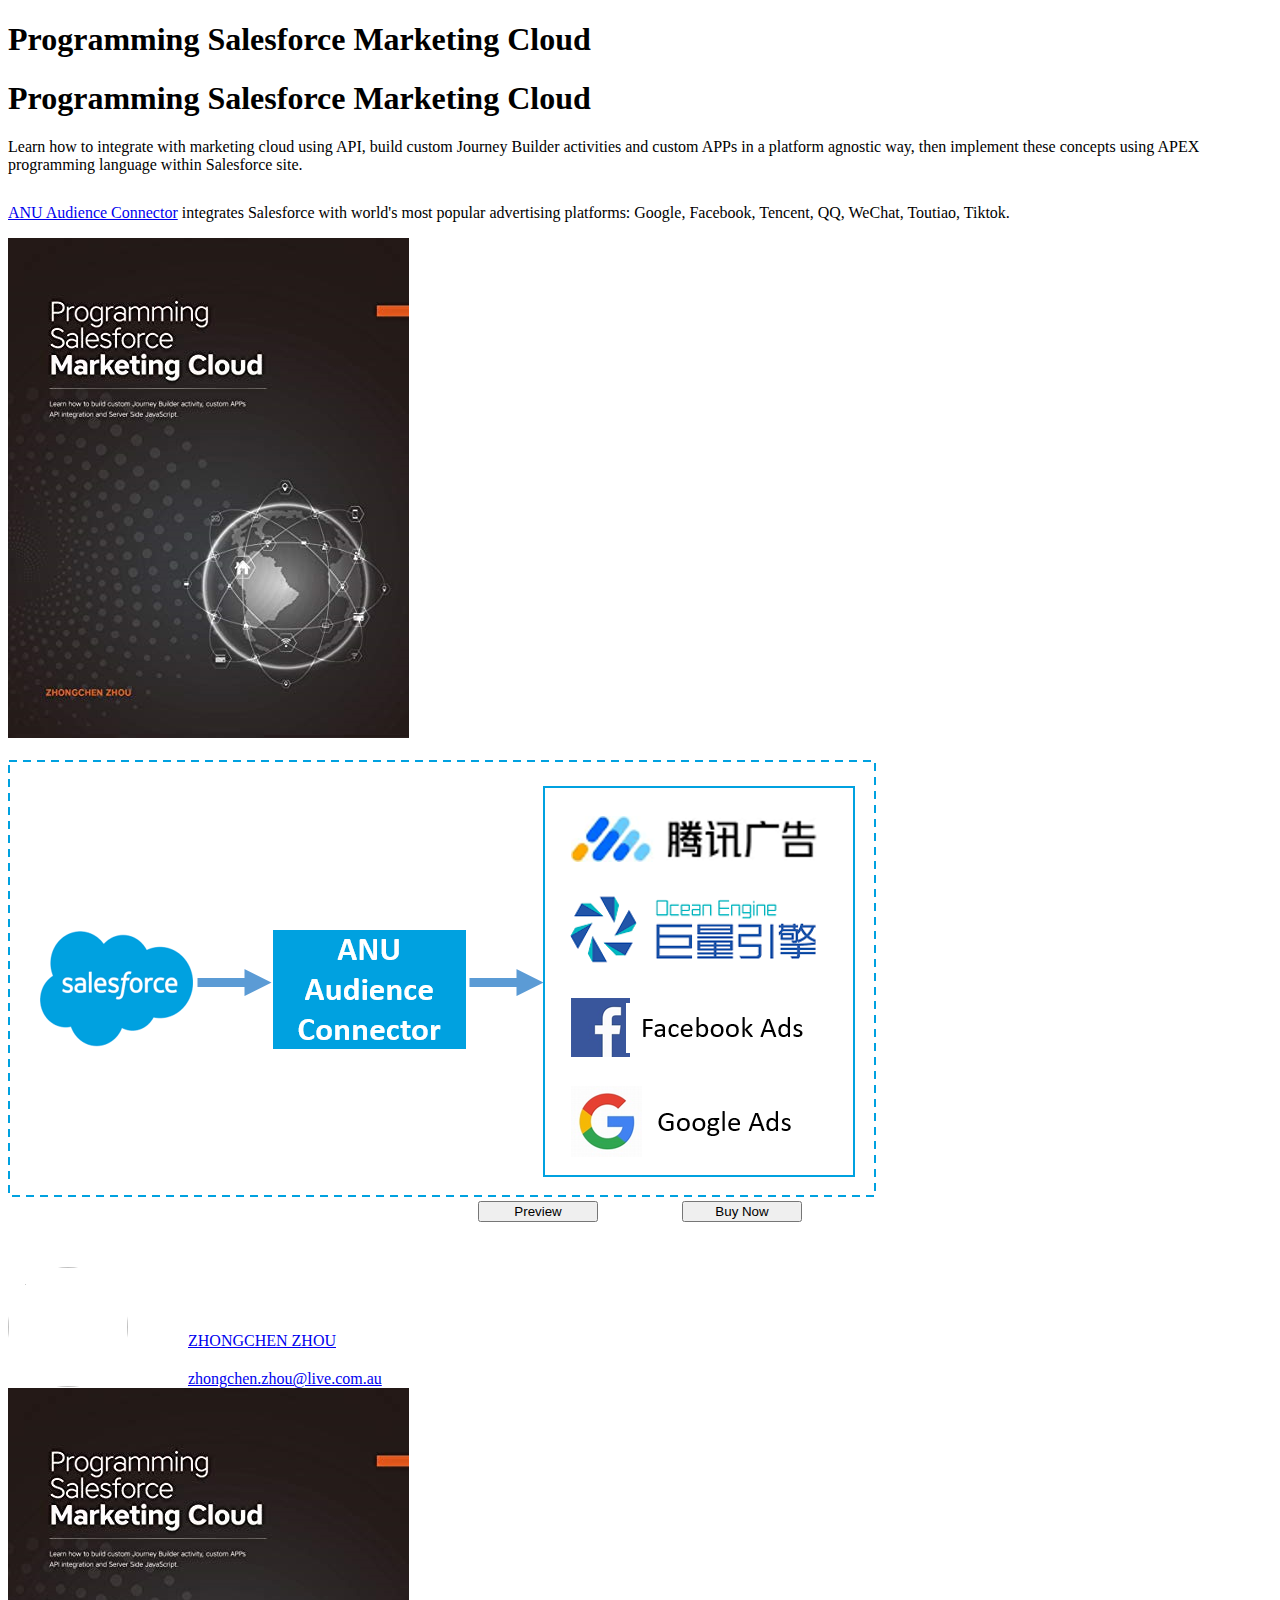
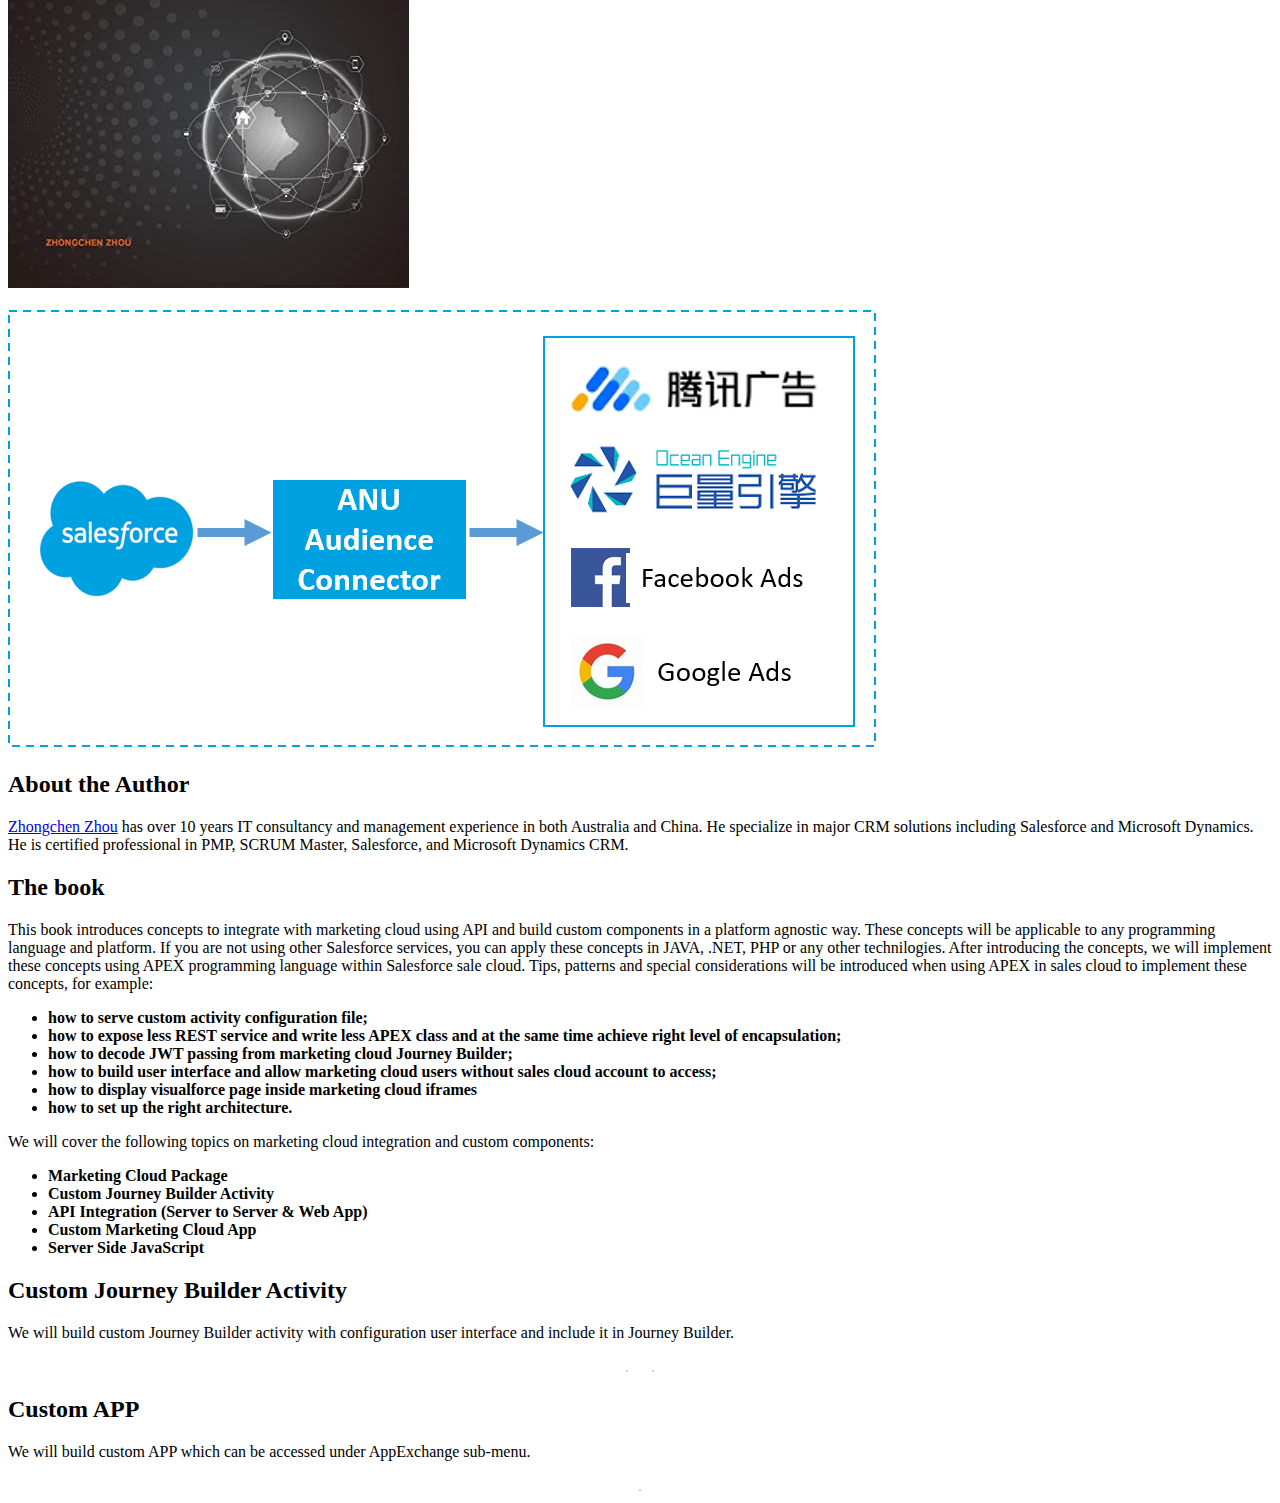
==== commit c21e8e63: "Update index.html" ====
--- a/docs/index.html
+++ b/docs/index.html
@@ -78,6 +78,8 @@
           </div>
           <div class="hidden md:block md:w-2/5 px-8 pt-2 lg:pt-16">
             <a href="https://www.amazon.com/dp/B07QHF4117/" target="_blank"><img src="./images/book-cover-sm1.png" alt=""></a>
+            <br /><br />
+            <a href="http://audcs.com" target="_blank"><img src="./images/connector.png" alt=""></a>
           </div>
         </div>
       </div>
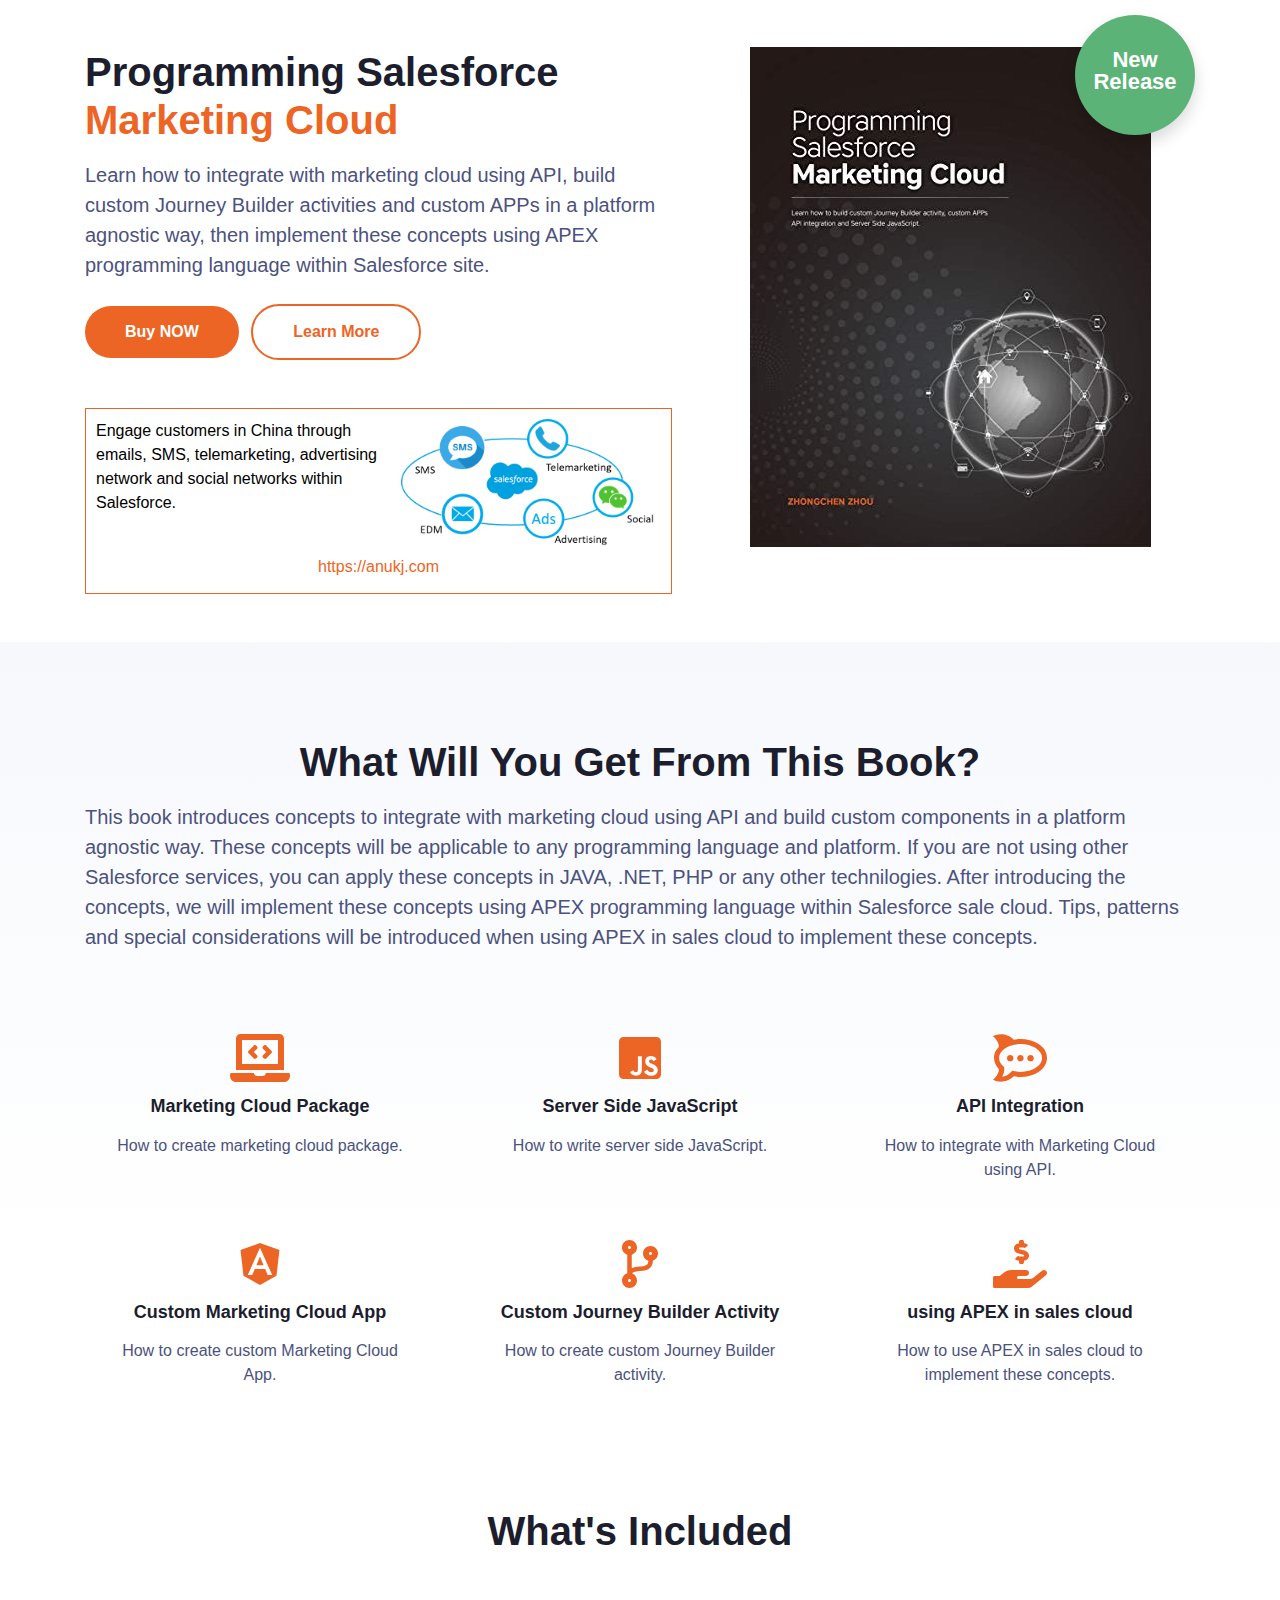
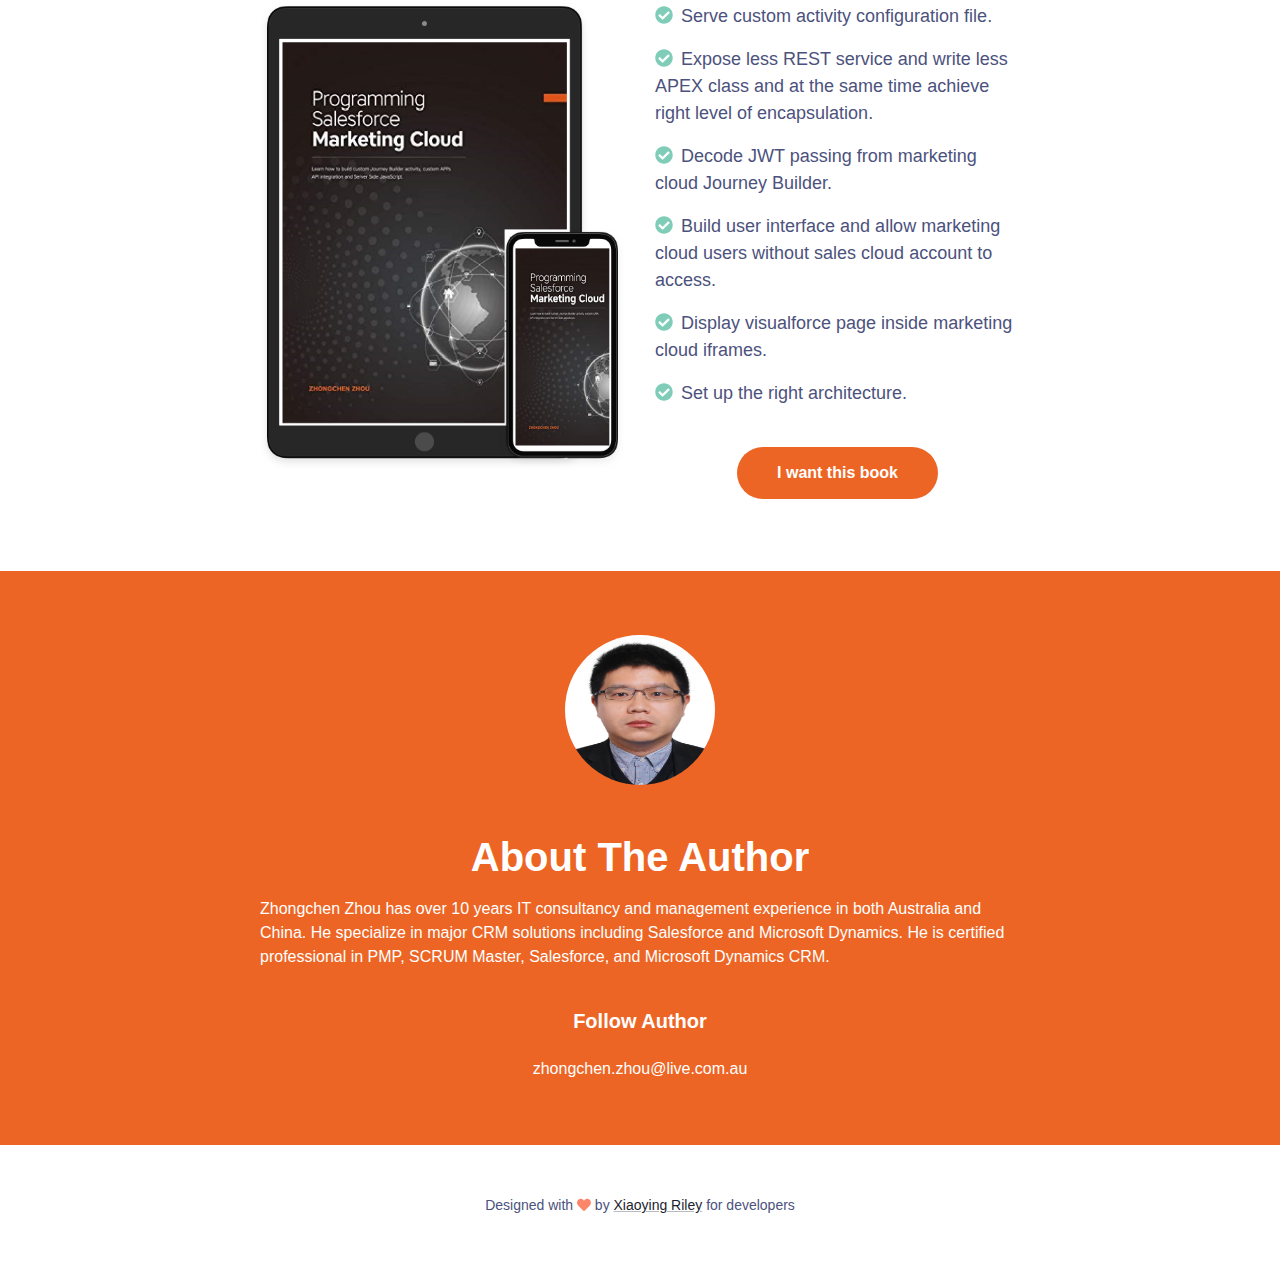
==== commit f935877b: "." ====
--- a/docs/index.html
+++ b/docs/index.html
@@ -1,177 +1,216 @@
 <!DOCTYPE html>
-<html class="text-sm sm:text-base" lang="en">
-  <head>
-    <meta http-equiv="Content-Type" content="text/html; charset=UTF-8">
-  <meta name="robots" content="follow,index" />
-  
-  <meta name="viewport" content="width=device-width, initial-scale=1, shrink-to-fit=no">
-  <meta http-equiv="x-ua-compatible" content="ie=edge">
-  <meta name="description" content="Learn how to integrate with marketing cloud using API, build custom Journey Builder activities and
-  custom APPs.">
-
-  <meta name="twitter:card" content="summary_large_image">
-  <meta name="twitter:site" content="@marketingclouds.co">
-  <meta name="twitter:title" content="Programming Salesforce Marketing Cloud">
-  <meta name="twitter:description" content="Learn how to integrate with marketing cloud using API, build custom Journey Builder activities and custom APPs.">
-  <meta name="twitter:image" content="https://images-na.ssl-images-amazon.com/images/I/41UOxUNPTOL.jpg">
-  <meta name="twitter:creator" content="@zhongchenzhou">
-
-  <meta name="msapplication-TileColor" content="#ff0000">
-  <meta name="theme-color" content="#ffffff">
-
-  <title>Programming Salesforce Marketing Cloud</title>
-
-  <link rel="stylesheet" href="./css/main.css">
-</head>
-
-<body class="font-sans text-black antialiased leading-tight bg-grey-lighter">
-  <div>
-    <div class="py-8 bg-grey-lighter overflow-x-hidden">
-      <div class="relative container mx-auto px-8">
-        <h1 class="relative lg:hidden font-semibold text-center md:text-left text-3xl md:text-4xl font-display leading-none mb-8">
-          <span class="md:block">Programming</span>
-          <span class="md:block text-indigo-dark">Salesforce Marketing Cloud</span>
-        </h1>
-        <div class="relative flex flex-wrap flex-col md:flex-row lg:items-center -mx-8">
-          <div class="md:w-3/5 px-8">
-            <div class="mb-12">
-              <h1 class="hidden lg:block font-semibold text-left md:text-left text-3xl md:text-2xl lg:text-3xl xl:text-5xl font-display leading-none mb-6 xl:mb-8">
-                <span class="sm:block">Programming</span>
-                <span class="sm:block text-indigo-dark">Salesforce Marketing Cloud</span>
-              </h1>
-              <p class="text-xl text-center md:text-left md:text-lg lg:text-xl xl:text-2xl text-grey-dark leading-normal">
-                Learn how to integrate with marketing cloud using API, build custom Journey Builder activities and
-                custom APPs in a platform agnostic way, then implement these concepts using APEX programming language
-                within
-                Salesforce site.</p>
-              <p class="text-xl text-center md:text-left md:text-lg lg:text-xl xl:text-2xl text-grey-dark leading-normal" style="margin-top:30px;"><a href="http://audcs.com" target="_blank">ANU Audience Connector</a> integrates Salesforce with world's most popular advertising platforms: Google, Facebook, Tencent, QQ, WeChat, Toutiao, Tiktok.</p>
-            </div>
-            <div class="md:hidden px-8 pt-2 pb-4">
-              <a href="https://www.amazon.com/dp/B07QHF4117/" target="_blank"><img src="./images/book-cover-sm1.png" alt=""></a>
-              <br /><br />
-              <a href="http://audcs.com" target="_blank"><img src="./images/connector.png" alt=""></a>
-            </div>
-            <div class="relative max-w-sm" style="text-align: center;">
-              <a href="https://read.amazon.com/kp/embed?asin=B07QHF4117&amp;preview=newtab&amp;linkCode=kpe&amp;ref_=cm_sw_r_kb_dp_G8XRCbQ0F1PMN" target="_blank">
-                <button id="ck_subscribe_button" class="text-sm shadow sm:shadow-none rounded-lg sm:rounded-none focus:outline-none bg-indigo hover:bg-indigo-dark focus:bg-indigo-dark text-white text-shadow uppercase tracking-wide font-semibold px-6 py-4 lg:py-5" style="width:120px;">
-                  Preview</button></a>
-              <a href="https://www.amazon.com/dp/B07QHF4117/" target="_blank">
-                <button id="ck_subscribe_button" class="text-sm shadow sm:shadow-none rounded-lg sm:rounded-none focus:outline-none bg-indigo hover:bg-indigo-dark focus:bg-indigo-dark text-white text-shadow uppercase tracking-wide font-semibold px-6 py-4 lg:py-5" style="width:120px; margin-left: 80px;">
-                  Buy Now</button></a>
-            </div>
-            <div class="relative max-w-sm" style="margin-top: 45px;">
-              <a href="https://www.linkedin.com/in/zhongchenzhou/" target="_blank"><img src="./images/author.jpg" width="120" height="120" style="border-radius: 50%; float:left;"></a>
-              <div>
-                <div style="margin-left: 180px; padding-top:65px;">
-                  <span class="block text-grey-dark leading-normal text-center md:text-left text-base xl:text-lg font-semibold mb-6">
-                    <a href="https://www.linkedin.com/in/zhongchenzhou/" target="_blank">ZHONGCHEN ZHOU</a>
-                  </span>
-                </div>
-                <div style="margin-left: 180px; margin-top:20px;">
-                  <span class="block text-grey-dark leading-normal text-center md:text-left text-base xl:text-lg font-semibold mb-6">
-                    <a href="mailto:zhongchen.zhou@live.com.au">zhongchen.zhou@live.com.au</a>
-                  </span>
-                </div>
-              </div>
-            </div>
-            <div style="clear:both;"></div>
-          </div>
-          <div class="hidden md:block md:w-2/5 px-8 pt-2 lg:pt-16">
-            <a href="https://www.amazon.com/dp/B07QHF4117/" target="_blank"><img src="./images/book-cover-sm1.png" alt=""></a>
-            <br /><br />
-            <a href="http://audcs.com" target="_blank"><img src="./images/connector.png" alt=""></a>
-          </div>
-        </div>
-      </div>
-    </div>
-  </div>
-
-
-  <div class="relative bg-white overflow-x-hidden">
-    <div class="relative max-w-screen-md mx-auto px-8 pt-16 text-xl text-grey-dark leading-normal">
-
-      <div class="relative">
-
-        <h2 class="max-w-sm mx-auto text-center text-black text-4xl font-display font-semibold leading-tight mb-10">
-          About the Author</h2>
-        <div class="markdown max-w-screen-md mx-auto px-8 text-xl py-2">
-          <p>
-            <a class="text-black font-semibold underline-indigo" href="https://www.linkedin.com/in/zhongchenzhou/">Zhongchen
-              Zhou</a>
-            has over 10 years IT consultancy
-            and management experience in both Australia and
-            China. He specialize in major CRM solutions
-            including Salesforce and Microsoft Dynamics. He is
-            certified professional in PMP, SCRUM Master,
-            Salesforce, and Microsoft Dynamics CRM.
-          </p>
-        </div>
-
-        <h2 class="max-w-sm mx-auto text-center text-black text-4xl font-display font-semibold leading-tight mb-10">
-          The book</h2>
-
-        <div class="markdown max-w-screen-md mx-auto px-8 text-xl py-2">
-          <p>This book introduces concepts to integrate with marketing cloud using API and build custom components in a
-            platform agnostic way. These concepts will be applicable to any programming language and platform. If you
-            are not using other Salesforce services, you can apply these concepts in JAVA, .NET, PHP or any other
-            technilogies. After introducing the concepts, we will implement these concepts using APEX programming
-            language within Salesforce sale cloud. Tips, patterns and special considerations will be introduced when
-            using APEX in sales cloud to implement these concepts, for example:</p>
-          <p>
-            </p><ul>
-              <li><strong>how to serve custom activity configuration file;</strong></li>
-              <li><strong>how to expose less REST service and write less APEX class and at the same time achieve right
-                  level of encapsulation;</strong></li>
-              <li><strong>how to decode JWT passing from marketing cloud Journey Builder;</strong></li>
-              <li><strong>how to build user interface and allow marketing cloud users without sales cloud account to
-                  access;</strong></li>
-              <li><strong>how to display visualforce page inside marketing cloud iframes</strong></li>
-              <li><strong>how to set up the right architecture.</strong></li>
-            </ul>
-          <p></p>
-
-          <p> We will cover the following topics on marketing cloud integration and custom components:</p>
-          <p>
-            </p><ul>
-              <li><strong>Marketing Cloud Package</strong></li>
-              <li><strong>Custom Journey Builder Activity</strong></li>
-              <li><strong>API Integration (Server to Server &amp; Web App)</strong></li>
-              <li><strong>Custom Marketing Cloud App</strong></li>
-              <li><strong>Server Side JavaScript</strong></li>
-            </ul>
-          <p></p>
-        </div>
-        <div class="markdown max-w-screen-md mx-auto px-8 text-xl py-2">
-          <h2 id="the-book">Custom Journey Builder Activity</h2>
-          <p>
-            We will build custom Journey Builder activity with configuration user interface and include it in Journey
-            Builder.
-          </p>
-          <div class="lg:-mx-24 mb-6" style="text-align: center;">
-            <a href="./images/activity-preview.png" target="_blank">
-              <img src="./images/activity-preview.png" alt="" style="width:350px; border: solid 1px lightgrey"></a>
-            <a href="./images/activity-config.png" target="_blank"><img src="./images/activity-config.png" alt="" style="width:370px; margin-left: 20px; border: solid 1px lightgrey"></a>
-          </div>
-          <h2 id="the-book">Custom APP</h2>
-          <p>
-            We will build custom APP which can be accessed under AppExchange sub-menu.
-          </p>
-          <div class="lg:-mx-24 mb-6" style="text-align: center;">
-            <a href="./images/app-preview.png" target="_blank"><img src="./images/app-preview.png" alt="" style="width:740px; border: solid 1px lightgrey"></a>
-          </div>
-        </div>
-      </div>
-    </div>
-  </div>
-
-<!-- Global site tag (gtag.js) - Google Analytics -->
-<script async src="https://www.googletagmanager.com/gtag/js?id=UA-138246012-1"></script>
-<script>
-  window.dataLayer = window.dataLayer || [];
-  function gtag(){dataLayer.push(arguments);}
-  gtag('js', new Date());
-
-  gtag('config', 'UA-138246012-1');
-</script>
-
-</body></html>
+<html lang="en"> 
+<head>
+    <title>Programming Salesforce Marketing Cloud</title>
+    
+    <!-- Meta -->
+    <meta charset="utf-8">
+    <meta http-equiv="X-UA-Compatible" content="IE=edge">
+    <meta name="viewport" content="width=device-width, initial-scale=1.0">
+    <meta name="description" content="Programming Salesforce Marketing Clou">
+    <meta name="author" content="ZHONGCHEN ZHOU">
+    
+    <!-- FontAwesome JS-->
+    <script defer src="assets/fontawesome/js/all.min.js"></script>
+
+    <!-- Theme CSS -->  
+    <link id="theme-style" rel="stylesheet" href="assets/css/theme.css">
+
+</head> 
+
+<body>    
+    <section class="hero-section">
+	    <div class="container">
+		    <div class="row">
+			    <div class="col-12 col-md-7 pt-5 mb-5 align-self-center">
+				    <div class="promo pr-md-3 pr-lg-5">
+					    <h1 class="headline mb-3">
+						    Programming Salesforce<br><span style="color:#ED6524">Marketing Cloud</span>
+					    </h1><!--//headline-->
+					    <div class="subheadline mb-4">
+						    Learn how to integrate with marketing cloud using API, build custom Journey Builder activities and custom APPs in a platform agnostic way, then implement these concepts using APEX programming language within Salesforce site.
+						    
+					    </div><!--//subheading-->
+					    
+					    <div class="cta-holder">
+						    <a class="btn btn-primary mr-lg-2" href="https://www.amazon.com/dp/B07QHF4117/" target="_blank">Buy NOW</a>
+						    <a class="btn btn-secondary scrollto" href="#benefits-section">Learn More</a>
+						    
+					    </div><!--//cta-holder-->
+					    
+					    <div class="hero-quotes mt-5" style="height: 186px;width: 587px;border-color: #ED6524;border-width: 1px;border-style: solid;padding: 10px;">
+							<a href="#">
+								<img src="assets/images/features.png" style="width: 260px; float: right;">
+								<p style="color: black;">Engage customers in China through emails, SMS, telemarketing, advertising network and social networks within Salesforce.</p>
+							</a>
+							<br>
+							<p class="text-center"><a href="https://anukj.com" target="_blank">https://anukj.com</a></p>
+					    </div><!--//hero-quotes-->
+				    </div><!--//promo-->
+			    </div><!--col-->
+			    <div class="col-12 col-md-5 mb-5 align-self-center">
+				    <div class="book-cover-holder">
+					    <img class="img-fluid book-cover" src="assets/images/book-cover-sm1.png" alt="book cover">
+					    <div class="book-badge d-inline-block shadow">
+						    New<br>Release
+					    </div>
+				    </div><!--//book-cover-holder-->
+			    </div><!--col-->
+		    </div><!--//row-->
+	    </div><!--//container-->
+    </section><!--//hero-section-->
+    
+    <section id="benefits-section" class="benefits-section theme-bg-light-gradient py-5">
+	    <div class="container py-5">
+		    <h2 class="section-heading text-center mb-3">What Will You Get From This Book?</h2>
+		    <div class="section-intro mx-auto mb-5">This book introduces concepts to integrate with marketing cloud using API and build custom components in a platform agnostic way. These concepts will be applicable to any programming language and platform. If you are not using other Salesforce services, you can apply these concepts in JAVA, .NET, PHP or any other technilogies. After introducing the concepts, we will implement these concepts using APEX programming language within Salesforce sale cloud. Tips, patterns and special considerations will be introduced when using APEX in sales cloud to implement these concepts.</div>
+		    <div class="row text-center">
+			    <div class="item col-12 col-md-6 col-lg-4">
+				    <div class="item-inner p-3 p-lg-4">
+					    <div class="item-header mb-3">
+						    <div class="item-icon"><i class="fas fa-laptop-code"></i></div>
+						    <h3 class="item-heading">Marketing Cloud Package</h3>
+					    </div><!--//item-heading-->
+					    <div class="item-desc">
+						    How to create marketing cloud package. 
+					    </div><!--//item-desc-->
+				    </div><!--//item-inner-->
+			    </div><!--//item-->
+			    <div class="item col-12 col-md-6 col-lg-4">
+				    <div class="item-inner p-3 p-lg-4">
+					    <div class="item-header mb-3">
+						    <div class="item-icon"><i class="fab fa-js-square"></i></div>
+						    <h3 class="item-heading">Server Side JavaScript</h3>
+					    </div><!--//item-heading-->
+					    <div class="item-desc">
+						    How to write server side JavaScript.
+					    </div><!--//item-desc-->
+				    </div><!--//item-inner-->
+			    </div><!--//item-->
+			    <div class="item col-12 col-md-6 col-lg-4">
+				    <div class="item-inner p-3 p-lg-4">
+					    <div class="item-header mb-3">
+						    <div class="item-icon"><i class="fab fa-rocketchat"></i></div>
+						    <h3 class="item-heading">API Integration</h3>
+					    </div><!--//item-heading-->
+					    <div class="item-desc">
+						    How to integrate with Marketing Cloud using API. 
+					    </div><!--//item-desc-->
+				    </div><!--//item-inner-->
+			    </div><!--//item-->
+			    <div class="item col-12 col-md-6 col-lg-4">
+				    <div class="item-inner p-3 p-lg-4">
+					    <div class="item-header mb-3">
+						    <div class="item-icon"><i class="fab fa-angular"></i></div>
+						    <h3 class="item-heading">Custom Marketing Cloud App</h3>
+					    </div><!--//item-heading-->
+					    <div class="item-desc">
+						    How to create custom Marketing Cloud App. 
+					    </div><!--//item-desc-->
+				    </div><!--//item-inner-->
+			    </div><!--//item-->
+			    <div class="item col-12 col-md-6 col-lg-4">
+				    <div class="item-inner p-3 p-lg-4">
+					    <div class="item-header mb-3">
+						    <div class="item-icon"><i class="fas fa-code-branch"></i></div>
+						    <h3 class="item-heading">Custom Journey Builder Activity</h3>
+					    </div><!--//item-heading-->
+					    <div class="item-desc">
+						    How to create custom Journey Builder activity. 
+					    </div><!--//item-desc-->
+				    </div><!--//item-inner-->
+			    </div><!--//item-->
+			    <div class="item col-12 col-md-6 col-lg-4">
+				    <div class="item-inner p-3 p-lg-4">
+					    <div class="item-header mb-3">
+						    <div class="item-icon"><i class="fas fa-hand-holding-usd"></i></div>
+						    <h3 class="item-heading">using APEX in sales cloud</h3>
+					    </div><!--//item-heading-->
+					    <div class="item-desc">
+						    How to use APEX in sales cloud to implement these concepts. 
+					    </div><!--//item-desc-->
+				    </div><!--//item-inner-->
+			    </div><!--//item-->
+		    </div><!--//row-->
+	    </div><!--//container-->
+    </section><!--//benefits-section-->
+    
+    <section class="content-section">
+	    <div class="container">
+		    <div class="single-col-max mx-auto">
+		    <h2 class="section-heading text-center mb-5">What's Included</h2>
+			    <div class="row">
+				    <div class="col-12 col-md-6">
+					    <div class="figure-holder mb-5">
+						    <img class="img-fluid" src="assets/images/devbook-devices.png" alt="image">
+					    </div><!--//figure-holder-->
+				    </div><!--//col-->
+				    <div class="col-12 col-md-6 mb-5">
+					    <div class="key-points mb-4 text-center">
+						    <ul class="key-points-list list-unstyled mb-4 mx-auto d-inline-block text-left">
+							    <li><i class="fas fa-check-circle mr-2"></i>Serve custom activity configuration file.</li>
+							    <li><i class="fas fa-check-circle mr-2"></i>Expose less REST service and write less APEX class and at the same time achieve right level of encapsulation.</li>
+							    <li><i class="fas fa-check-circle mr-2"></i>Decode JWT passing from marketing cloud Journey Builder.</li>
+							    <li><i class="fas fa-check-circle mr-2"></i>Build user interface and allow marketing cloud users without sales cloud account to access.</li>
+							    <li><i class="fas fa-check-circle mr-2"></i>Display visualforce page inside marketing cloud iframes. </li>
+							    <li><i class="fas fa-check-circle mr-2"></i>Set up the right architecture.</li>
+						    </ul>
+						    <div class="text-center"><a class="btn btn-primary" href="https://www.amazon.com/dp/B07QHF4117/" target="_blank">I want this book</a></div>
+					    </div><!--//key-points-->
+					    
+				    </div><!--//col-12-->   
+			    </div><!--//row-->
+		    </div><!--//single-col-max-->
+	    </div><!--//container-->
+    </section><!--//content-section-->
+    
+    <section class="author-section section theme-bg-primary py-5">
+	    <div class="container py-3">
+		    <div class="author-profile text-center mb-5">
+			    <img class="author-pic" src="assets/images/author.jpg" alt="image" width="120" height="120" style="border-radius: 55%;">
+		    </div><!--//author-profile-->
+		    <h2 class="section-heading text-center text-white mb-3">About The Author</h2>
+		    <div class="author-bio single-col-max mx-auto">
+			    <p>Zhongchen Zhou has over 10 years IT consultancy and management experience in both Australia and China. He specialize in major CRM solutions including Salesforce and Microsoft Dynamics. He is certified professional in PMP, SCRUM Master, Salesforce, and Microsoft Dynamics CRM.</p>
+			    <div class="author-links text-center pt-4">
+					<h5 class="text-white mb-4"><a style="color:white;" href="https://www.linkedin.com/in/zhongchenzhou/" target="_blank">Follow Author</a></h5>
+					<a style="color:white;" href="mailto:zhongchen.zhou@live.com.au" target="_blank">zhongchen.zhou@live.com.au</a>
+				    <!--<ul class="social-list list-unstyled">
+					    <li class="list-inline-item"><a href="https://twitter.com/3rdwave_themes"><i class="fab fa-twitter"></i></a></li>
+					    <li class="list-inline-item"><a href="https://github.com/xriley"><i class="fab fa-github-alt"></i></a></li> 
+			            <li class="list-inline-item"><a href="https://medium.com/@3rdwave_themes"><i class="fab fa-medium-m"></i></a></li>
+			            
+			            <li class="list-inline-item"><a href="https://themes.3rdwavemedia.com/"><i class="fas fa-globe-europe"></i></a></li>
+			        </ul>//social-list-->
+			    </div><!--//author-links-->
+			    
+		    </div><!--//author-bio-->
+		    
+	    </div><!--//container-->
+    </section><!--//author-section-->
+    
+    
+
+    <footer class="footer">
+
+	    <div class="footer-bottom text-center py-5">
+
+	        <!--/* This template is released under the Creative Commons Attribution 3.0 License. Please keep the attribution link below when using for your own project. Thank you for your support. :) If you'd like to use the template without the attribution, you can buy the commercial license via our website: themes.3rdwavemedia.com */-->
+            <small class="copyright">Designed with <i class="fas fa-heart" style="color: #fb866a;"></i> by <a class="theme-link" href="http://themes.3rdwavemedia.com" target="_blank">Xiaoying Riley</a> for developers</small>
+ 
+	    </div>
+	    
+    </footer>
+       
+    <!-- Javascript -->          
+    <script src="assets/plugins/jquery-3.4.1.min.js"></script>
+    <script src="assets/plugins/popper.min.js"></script>
+    <script src="assets/plugins/bootstrap/js/bootstrap.min.js"></script>  
+    <script src="assets/plugins/jquery.scrollTo.min.js"></script>  
+    <script src="assets/plugins/back-to-top.js"></script>  
+    
+    <script src="assets/js/main.js"></script>
+
+</body>
+</html> 
+
